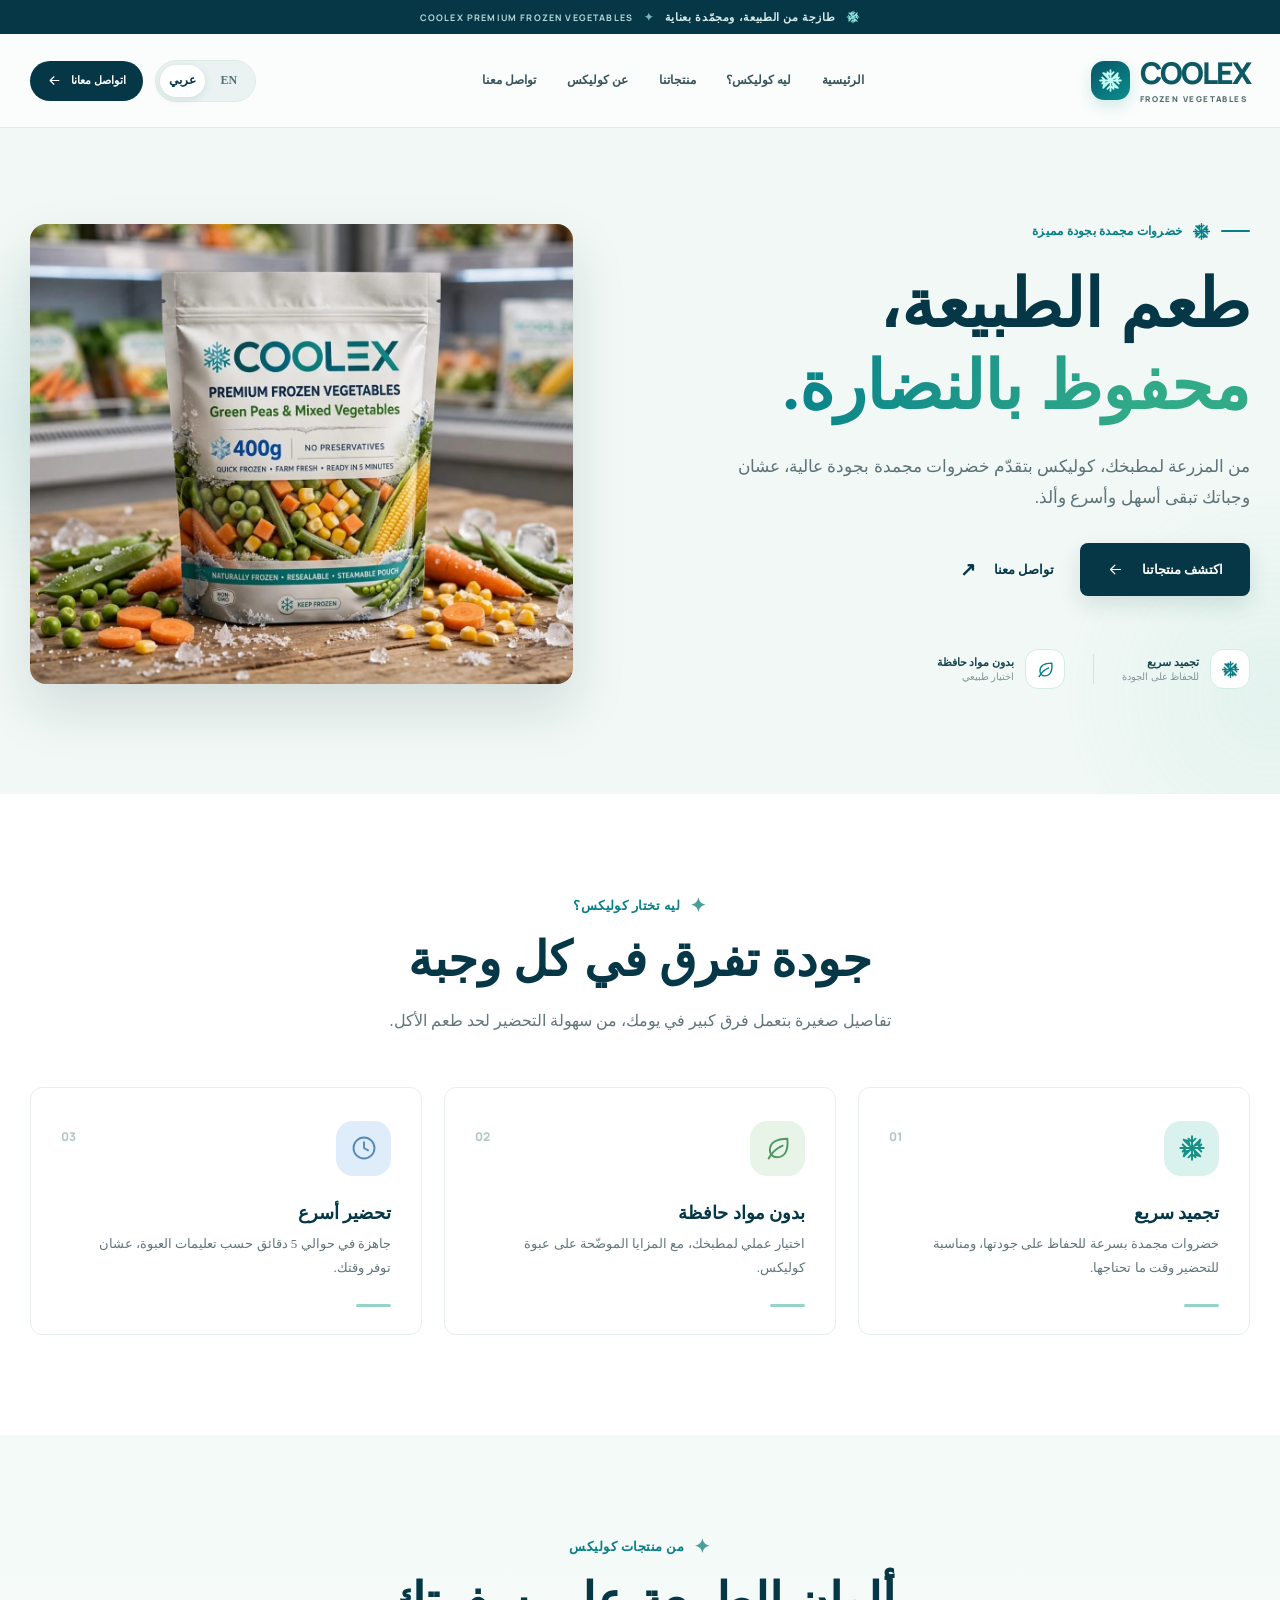
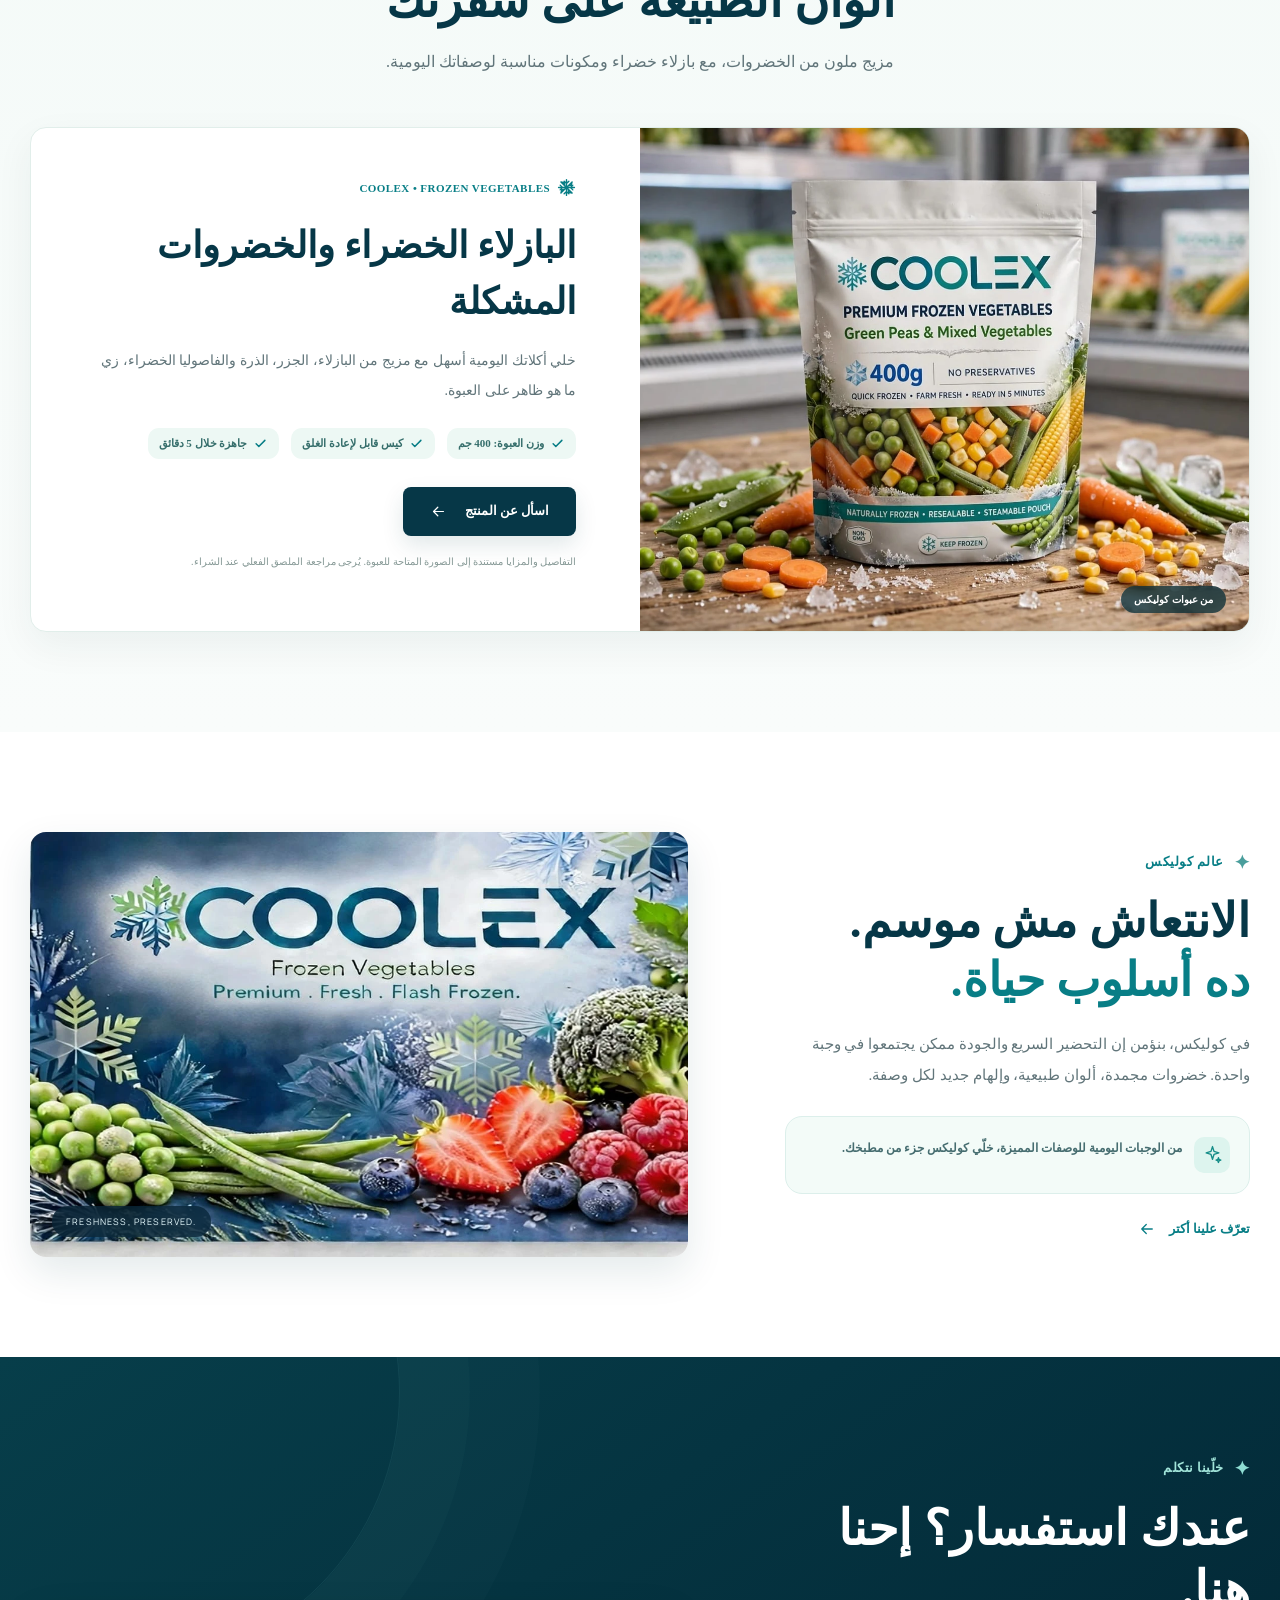
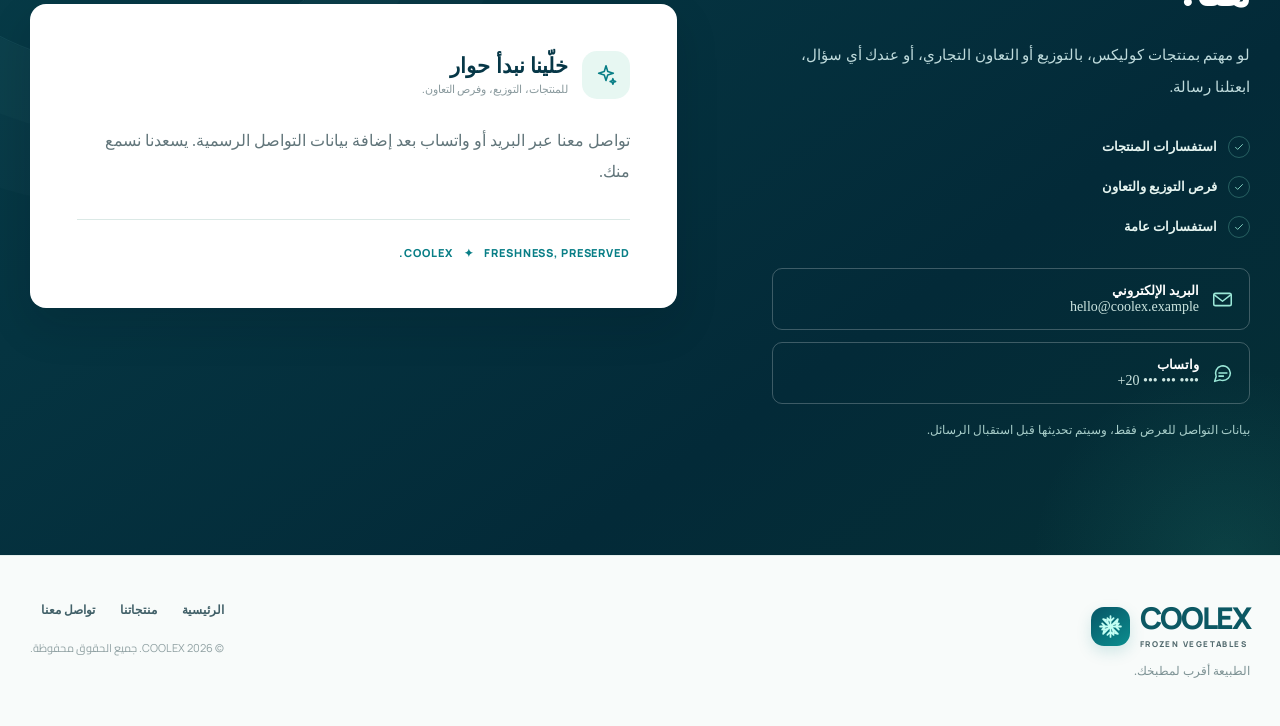
==== index.html @ de41e8e5 "first commit" ====
<!doctype html>
<html lang="ar" dir="rtl">
<head>
  <meta charset="utf-8">
  <meta name="viewport" content="width=device-width, initial-scale=1">
  <meta name="theme-color" content="#063747">
  <meta name="description" content="COOLEX - Premium frozen vegetables. Freshness made simple. خضروات مجمدة بجودة مميزة من كوليكس.">
  <meta property="og:type" content="website">
  <meta property="og:title" content="COOLEX | Premium Frozen Vegetables">
  <meta property="og:description" content="Freshness made simple. Premium frozen vegetables by COOLEX.">
  <meta property="og:image" content="https://hornetgeek.github.io/coolex/assets/coolex-product.webp">
  <meta property="og:url" content="https://hornetgeek.github.io/coolex/">
  <link rel="icon" type="image/svg+xml" href="assets/favicon.svg">
  <link rel="preconnect" href="https://fonts.googleapis.com">
  <link rel="preconnect" href="https://fonts.gstatic.com" crossorigin>
  <link href="https://fonts.googleapis.com/css2?family=Cairo:wght@400;500;600;700;800;900&family=Manrope:wght@400;500;600;700;800&display=swap" rel="stylesheet">
  <link rel="stylesheet" href="styles.css">
  <title>COOLEX | كوليكس - خضروات مجمدة بجودة مميزة</title>
</head>
<body>
  <svg aria-hidden="true" width="0" height="0" class="svg-sprite" xmlns="http://www.w3.org/2000/svg">
    <symbol id="i-snow" viewBox="0 0 24 24"><path d="M12 2v20M4.93 4.93l14.14 14.14M2 12h20M4.93 19.07 19.07 4.93M9 4l3 3 3-3M9 20l3-3 3 3M4 9l3 3-3 3M20 9l-3 3 3 3M5 5l4 1 1 4M19 19l-4-1-1-4M19 5l-1 4-4 1M5 19l1-4 4-1"/></symbol>
    <symbol id="i-arrow" viewBox="0 0 24 24"><path d="M5 12h14M13 6l6 6-6 6"/></symbol>
    <symbol id="i-check" viewBox="0 0 24 24"><path d="M5 12.5l4.3 4.3L19 7"/></symbol>
    <symbol id="i-leaf" viewBox="0 0 24 24"><path d="M20 4c-9 0-15 3.1-15 10a6 6 0 0 0 6 6c7 0 10-6 9-16ZM4 21c2.6-5.2 6.3-8.5 12-11"/></symbol>
    <symbol id="i-clock" viewBox="0 0 24 24"><circle cx="12" cy="12" r="9"/><path d="M12 7v5l3.5 2"/></symbol>
    <symbol id="i-package" viewBox="0 0 24 24"><path d="m3 7 9-4 9 4v10l-9 4-9-4V7ZM3 7l9 4 9-4M12 11v10M7.5 5 16.5 9"/></symbol>
    <symbol id="i-mail" viewBox="0 0 24 24"><rect x="2" y="5" width="20" height="14" rx="2"/><path d="m3 7 9 7 9-7"/></symbol>
    <symbol id="i-message" viewBox="0 0 24 24"><path d="M21 11.5a8.5 8.5 0 0 1-8.5 8.5 9 9 0 0 1-3.5-.7L3 21l1.8-5.6A8.5 8.5 0 1 1 21 11.5Z"/><path d="M8 11.5h9M8 15h5"/></symbol>
    <symbol id="i-menu" viewBox="0 0 24 24"><path d="M4 7h16M4 12h16M4 17h16"/></symbol>
    <symbol id="i-x" viewBox="0 0 24 24"><path d="M5 5l14 14M19 5 5 19"/></symbol>
    <symbol id="i-sparkles" viewBox="0 0 24 24"><path d="m12 2 1.9 6.1L20 10l-6.1 1.9L12 18l-1.9-6.1L4 10l6.1-1.9L12 2ZM19.5 16l.8 2.2 2.2.8-2.2.8-.8 2.2-.8-2.2-2.2-.8 2.2-.8.8-2.2Z"/></symbol>
  </svg>

  <a class="skip-link" href="#main" data-i18n="skip">تخطَّ إلى المحتوى</a>

  <div class="announcement-bar">
    <div class="container announcement-inner">
      <svg class="icon snow-announce"><use href="#i-snow"></use></svg>
      <span data-i18n="announcement">طازجة من الطبيعة، ومجمّدة بعناية</span>
      <span class="announcement-dot">✦</span>
      <span class="announcement-alt" data-i18n="announcement2">COOLEX PREMIUM FROZEN VEGETABLES</span>
    </div>
  </div>

  <header class="site-header" id="site-header">
    <div class="container header-inner">
      <a class="brand" href="#home" aria-label="COOLEX Home">
        <span class="brand-mark"><svg class="icon"><use href="#i-snow"></use></svg></span>
        <span class="brand-type"><span class="brand-name">COOLEX</span><span class="brand-caption">FROZEN VEGETABLES</span></span>
      </a>
      <nav class="site-nav" id="site-nav" aria-label="Main navigation">
        <a href="#home" data-i18n="navHome">الرئيسية</a>
        <a href="#quality" data-i18n="navWhy">ليه كوليكس؟</a>
        <a href="#products" data-i18n="navProducts">منتجاتنا</a>
        <a href="#story" data-i18n="navAbout">عن كوليكس</a>
        <a href="#contact" data-i18n="navContact">تواصل معنا</a>
      </nav>
      <div class="header-actions">
        <div class="language-switch" aria-label="Language selector">
          <button class="lang-btn is-active" type="button" data-lang="ar" aria-pressed="true">عربي</button>
          <button class="lang-btn" type="button" data-lang="en" aria-pressed="false">EN</button>
        </div>
        <a class="header-contact" href="#contact"><span data-i18n="talkToUs">اتواصل معانا</span><svg class="icon arrow-icon"><use href="#i-arrow"></use></svg></a>
        <button class="menu-toggle" id="menu-toggle" type="button" aria-controls="site-nav" aria-expanded="false" aria-label="Open menu"><svg class="icon"><use href="#i-menu"></use></svg></button>
      </div>
    </div>
  </header>

  <main id="main">
    <section class="hero-section" id="home">
      <div class="hero-glow hero-glow-one"></div><div class="hero-glow hero-glow-two"></div>
      <div class="container hero-grid">
        <div class="hero-copy reveal">
          <div class="eyebrow"><span class="eyebrow-line"></span><svg class="icon"><use href="#i-snow"></use></svg><span data-i18n="heroEyebrow">خضروات مجمدة بجودة مميزة</span></div>
          <h1><span data-i18n="heroTitle1">طعم الطبيعة،</span><span class="gradient-text" data-i18n="heroTitle2">محفوظ بالنضارة.</span></h1>
          <p class="hero-description" data-i18n="heroDesc">من المزرعة لمطبخك، كوليكس بتقدّم خضروات مجمدة بجودة عالية، عشان وجباتك تبقى أسهل وأسرع وألذ.</p>
          <div class="hero-ctas">
            <a class="btn btn-primary" href="#products"><span data-i18n="exploreProducts">اكتشف منتجاتنا</span><svg class="icon arrow-icon"><use href="#i-arrow"></use></svg></a>
            <a class="btn btn-text" href="#contact"><span data-i18n="contactUs">تواصل معنا</span><span class="text-arrow">↗</span></a>
          </div>
          <div class="hero-proof">
            <div class="proof-item"><span class="proof-icon"><svg class="icon"><use href="#i-snow"></use></svg></span><span><strong data-i18n="proof1">تجميد سريع</strong><small data-i18n="proof1Small">للحفاظ على الجودة</small></span></div>
            <div class="proof-divider"></div>
            <div class="proof-item"><span class="proof-icon"><svg class="icon"><use href="#i-leaf"></use></svg></span><span><strong data-i18n="proof2">بدون مواد حافظة</strong><small data-i18n="proof2Small">اختيار طبيعي</small></span></div>
          </div>
        </div>
        <div class="hero-visual reveal">
          <div class="hero-picture"><img src="assets/coolex-product.webp" alt="كيس خضروات كوليكس المجمدة مع البازلاء والجزر والذرة" data-alt-ar="كيس خضروات كوليكس المجمدة مع البازلاء والجزر والذرة" data-alt-en="COOLEX frozen vegetable pouch with green peas, carrots and sweetcorn" width="1500" height="1000" fetchpriority="high"></div>
        </div>
      </div>
    </section>

    <section class="quality-section section-padding" id="quality">
      <div class="container">
        <div class="section-heading section-heading-centered reveal">
          <div class="section-kicker"><span class="kicker-star">✦</span><span data-i18n="whyKicker">ليه تختار كوليكس؟</span></div>
          <h2 data-i18n="whyTitle">جودة تفرق في كل وجبة</h2>
          <p data-i18n="whyDesc">تفاصيل صغيرة بتعمل فرق كبير في يومك، من سهولة التحضير لحد طعم الأكل.</p>
        </div>
        <div class="quality-cards">
          <article class="quality-card reveal"><div class="quality-icon quality-icon-teal"><svg class="icon"><use href="#i-snow"></use></svg></div><span class="card-index">01</span><h3 data-i18n="quality1Title">تجميد سريع</h3><p data-i18n="quality1Desc">خضروات مجمدة بسرعة للحفاظ على جودتها، ومناسبة للتحضير وقت ما تحتاجها.</p><div class="card-rule"></div></article>
          <article class="quality-card reveal"><div class="quality-icon quality-icon-green"><svg class="icon"><use href="#i-leaf"></use></svg></div><span class="card-index">02</span><h3 data-i18n="quality2Title">بدون مواد حافظة</h3><p data-i18n="quality2Desc">اختيار عملي لمطبخك، مع المزايا الموضّحة على عبوة كوليكس.</p><div class="card-rule"></div></article>
          <article class="quality-card reveal"><div class="quality-icon quality-icon-blue"><svg class="icon"><use href="#i-clock"></use></svg></div><span class="card-index">03</span><h3 data-i18n="quality3Title">تحضير أسرع</h3><p data-i18n="quality3Desc">جاهزة في حوالي 5 دقائق حسب تعليمات العبوة، عشان توفر وقتك.</p><div class="card-rule"></div></article>
        </div>
      </div>
    </section>

    <section class="product-section section-padding" id="products">
      <div class="container">
        <div class="section-heading section-heading-centered reveal">
          <div class="section-kicker"><span class="kicker-star">✦</span><span data-i18n="productKicker">من منتجات كوليكس</span></div>
          <h2 data-i18n="productTitle">ألوان الطبيعة على سفرتك</h2>
          <p data-i18n="productDesc">مزيج ملون من الخضروات، مع بازلاء خضراء ومكونات مناسبة لوصفاتك اليومية.</p>
        </div>
        <div class="product-showcase reveal">
          <div class="product-photo-wrap"><div class="product-photo-bg"></div><img src="assets/coolex-product.webp" alt="عبوة كوليكس 400 جرام من الخضروات المجمدة" data-alt-ar="عبوة كوليكس 400 جرام من الخضروات المجمدة" data-alt-en="COOLEX 400g frozen mixed vegetable package" width="1500" height="1000" loading="lazy"><span class="photo-caption" data-i18n="productPhotoCaption">من عبوات كوليكس</span></div>
          <div class="product-details">
            <div class="product-tag"><svg class="icon"><use href="#i-snow"></use></svg><span data-i18n="productTag">COOLEX • FROZEN VEGETABLES</span></div>
            <h3 data-i18n="featuredName">البازلاء الخضراء والخضروات المشكلة</h3>
            <p data-i18n="featuredDesc">خلي أكلاتك اليومية أسهل مع مزيج من البازلاء، الجزر، الذرة والفاصوليا الخضراء، زي ما هو ظاهر على العبوة.</p>
            <div class="product-highlights">
              <span><svg class="icon"><use href="#i-check"></use></svg><span data-i18n="highlight1">وزن العبوة: 400 جم</span></span>
              <span><svg class="icon"><use href="#i-check"></use></svg><span data-i18n="highlight2">كيس قابل لإعادة الغلق</span></span>
              <span><svg class="icon"><use href="#i-check"></use></svg><span data-i18n="highlight3">جاهزة خلال 5 دقائق</span></span>
            </div>
            <a class="btn btn-primary product-btn" href="#contact"><span data-i18n="askProduct">اسأل عن المنتج</span><svg class="icon arrow-icon"><use href="#i-arrow"></use></svg></a>
            <p class="product-disclaimer" data-i18n="productFinePrint">التفاصيل والمزايا مستندة إلى الصورة المتاحة للعبوة. يُرجى مراجعة الملصق الفعلي عند الشراء.</p>
          </div>
        </div>
      </div>
    </section>

    <section class="story-section section-padding" id="story">
      <div class="container story-grid">
        <div class="story-copy reveal">
          <div class="section-kicker"><span class="kicker-star">✦</span><span data-i18n="aboutKicker">عالم كوليكس</span></div>
          <h2><span data-i18n="aboutTitle1">الانتعاش مش موسم.</span><span class="emphasis-line" data-i18n="aboutTitle2">ده أسلوب حياة.</span></h2>
          <p data-i18n="aboutDesc">في كوليكس، بنؤمن إن التحضير السريع والجودة ممكن يجتمعوا في وجبة واحدة. خضروات مجمدة، ألوان طبيعية، وإلهام جديد لكل وصفة.</p>
          <div class="story-note"><span class="story-note-icon"><svg class="icon"><use href="#i-sparkles"></use></svg></span><span data-i18n="aboutNote">من الوجبات اليومية للوصفات المميزة، خلّي كوليكس جزء من مطبخك.</span></div>
          <a class="story-link" href="#contact"><span data-i18n="learnContact">تعرّف علينا أكتر</span><svg class="icon arrow-icon"><use href="#i-arrow"></use></svg></a>
        </div>
        <div class="story-image reveal"><img src="assets/coolex-brand.webp" alt="صورة هوية COOLEX مع الخضروات والفاكهة المجمدة" data-alt-ar="صورة هوية COOLEX مع الخضروات والفاكهة المجمدة" data-alt-en="COOLEX branding poster showing frozen vegetables and berries" width="1134" height="720" loading="lazy"><span class="story-image-label">FRESHNESS, PRESERVED.</span></div>
      </div>
    </section>

    <section class="contact-section section-padding" id="contact">
      <div class="contact-decor contact-decor-one" aria-hidden="true"></div><div class="contact-decor contact-decor-two" aria-hidden="true"></div>
      <div class="container contact-grid">
        <div class="contact-copy reveal">
          <div class="section-kicker section-kicker-light"><span class="kicker-star">✦</span><span data-i18n="contactKicker">خلّينا نتكلم</span></div>
          <h2 data-i18n="contactTitle">عندك استفسار؟ إحنا هنا.</h2>
          <p data-i18n="contactDesc">لو مهتم بمنتجات كوليكس، بالتوزيع أو التعاون التجاري، أو عندك أي سؤال، ابعتلنا رسالة.</p>
          <div class="contact-points"><span><svg class="icon"><use href="#i-check"></use></svg><span data-i18n="contactPoint1">استفسارات المنتجات</span></span><span><svg class="icon"><use href="#i-check"></use></svg><span data-i18n="contactPoint2">فرص التوزيع والتعاون</span></span><span><svg class="icon"><use href="#i-check"></use></svg><span data-i18n="contactPoint3">استفسارات عامة</span></span></div>
          <div class="contact-direct contact-options" id="contact-direct">
            <div class="contact-option"><svg class="icon"><use href="#i-mail"></use></svg><span><strong data-i18n="contactEmail">البريد الإلكتروني</strong><small>hello@coolex.example</small></span></div>
            <div class="contact-option"><svg class="icon"><use href="#i-message"></use></svg><span><strong data-i18n="whatsapp">واتساب</strong><small>+20 ••• ••• ••••</small></span></div>
          </div>
          <p class="contact-demo" data-i18n="contactDemo">بيانات التواصل للعرض فقط، وسيتم تحديثها قبل استقبال الرسائل.</p>
        </div>
        <div class="contact-form-card contact-info-card reveal">
          <div class="form-heading"><div class="form-icon"><svg class="icon"><use href="#i-sparkles"></use></svg></div><div><h3 data-i18n="contactCardTitle">خلّينا نبدأ حوار</h3><p data-i18n="contactCardSubtitle">للمنتجات، التوزيع، وفرص التعاون.</p></div></div>
          <p data-i18n="contactCardBody">تواصل معنا عبر البريد أو واتساب بعد إضافة بيانات التواصل الرسمية. يسعدنا نسمع منك.</p>
          <div class="contact-card-rule"></div>
          <span class="contact-card-signoff">COOLEX <span>✦</span> FRESHNESS, PRESERVED.</span>
        </div>
      </div>
    </section>
  </main>

  <footer class="site-footer"><div class="container footer-inner"><div class="footer-brand"><a class="brand" href="#home" aria-label="COOLEX Home"><span class="brand-mark"><svg class="icon"><use href="#i-snow"></use></svg></span><span class="brand-type"><span class="brand-name">COOLEX</span><span class="brand-caption">FROZEN VEGETABLES</span></span></a><p data-i18n="footerTag">الطبيعة أقرب لمطبخك.</p></div><div class="footer-right"><nav class="footer-nav" aria-label="Footer navigation"><a href="#home" data-i18n="navHome">الرئيسية</a><a href="#products" data-i18n="navProducts">منتجاتنا</a><a href="#contact" data-i18n="navContact">تواصل معنا</a></nav><p>© <span id="year">2026</span> COOLEX. <span data-i18n="rights">جميع الحقوق محفوظة.</span></p></div></div></footer>
  <script src="script.js" defer></script>
</body>
</html>
---- styles.css ----
:root{--navy:#063747;--navy-dark:#052b39;--navy-deep:#032630;--teal:#087e86;--teal-dark:#076970;--mint:#6dd7bf;--mint-soft:#e6f6f2;--ink:#183841;--muted:#61757a;--bg:#f8fbfa;--white:#fff;--outline:#dbe9e6;--shadow:0 22px 60px rgba(10,63,70,.10);--radius:26px;--font-ar:'Cairo',Tahoma,Arial,sans-serif;--font-en:'Manrope',Arial,sans-serif}
*{box-sizing:border-box}html{scroll-behavior:smooth;scroll-padding-top:104px}body{margin:0;font-family:var(--font-ar);font-size:15px;color:var(--ink);background:var(--bg);-webkit-font-smoothing:antialiased}html[lang='en'] body{font-family:var(--font-en);font-size:16px}body,button,input,textarea,select{font-family:inherit}button,input,textarea,select{font-size:inherit}img{max-width:100%;display:block}a{color:inherit;text-decoration:none}button{cursor:pointer}svg{display:block}::selection{background:var(--mint);color:var(--navy)}:focus-visible{outline:3px solid #21b6ba;outline-offset:4px}.container{width:min(1230px,calc(100% - 60px));margin-inline:auto}.icon{width:21px;height:21px;flex-shrink:0;fill:none;stroke:currentColor;stroke-width:1.75;stroke-linecap:round;stroke-linejoin:round}.svg-sprite{position:absolute}.visually-hidden{position:absolute;width:1px;height:1px;padding:0;margin:-1px;overflow:hidden;clip:rect(0,0,0,0);white-space:nowrap;border:0}.skip-link{position:fixed;top:-100px;inset-inline-start:20px;background:var(--navy);color:white;z-index:100;padding:14px 20px;border-radius:12px}.skip-link:focus{top:12px}.section-padding{padding:118px 0}.section-kicker{display:flex;align-items:center;gap:10px;color:var(--teal);font-weight:800;font-size:13px;letter-spacing:.035em}.kicker-star{font-size:19px;color:#4a9e9c}.section-heading{max-width:730px;margin-bottom:50px}.section-heading-centered{text-align:center;margin-inline:auto}.section-heading-centered .section-kicker{justify-content:center}.section-heading h2,.story-copy h2,.contact-copy h2{font-size:clamp(31px,4.2vw,48px);line-height:1.4;color:var(--navy);letter-spacing:-.045em;margin:13px 0 15px;font-weight:900}.section-heading p{max-width:580px;margin:0 auto;color:var(--muted);font-size:16px;line-height:1.95}html[lang='en'] .section-heading h2,html[lang='en'] .story-copy h2,html[lang='en'] .contact-copy h2{line-height:1.2;letter-spacing:-.055em}
/* Top strip and navigation */
.announcement-bar{background:var(--navy);color:#daeeec}.announcement-inner{min-height:34px;display:flex;justify-content:center;align-items:center;gap:11px;font-size:11px;letter-spacing:.06em;font-weight:700}.snow-announce{color:#8ce3dd;width:14px;height:14px}.announcement-dot{color:#77b5b7}.announcement-alt{color:#b8d8d8;font-family:var(--font-en);letter-spacing:.13em;font-size:9px}.site-header{position:sticky;top:0;z-index:50;border-bottom:1px solid rgba(214,230,226,.7);background:rgba(250,253,252,.93);backdrop-filter:blur(18px);-webkit-backdrop-filter:blur(18px);transition:box-shadow .2s}.site-header.is-scrolled{box-shadow:0 6px 26px rgba(4,56,62,.07)}.header-inner{display:flex;align-items:center;justify-content:space-between;gap:25px;min-height:93px}.brand{display:inline-flex;align-items:center;gap:10px;direction:ltr;flex:none}.brand-mark{width:39px;height:39px;border-radius:13px;background:linear-gradient(145deg,#075566,#0b8e8f);display:grid;place-items:center;color:#c3fff4;box-shadow:0 6px 15px rgba(4,122,128,.16)}.brand-mark .icon{width:25px;height:25px;stroke-width:1.7}.brand-type{display:flex;flex-direction:column;gap:0}.brand-name{font-family:var(--font-en);font-size:30px;line-height:1;font-weight:800;letter-spacing:-.065em;color:#0c5863}.brand-caption{font-family:var(--font-en);font-size:8px;color:#526a6e;letter-spacing:.18em;font-weight:800;margin-top:5px}.site-nav{display:flex;align-items:center;gap:clamp(16px,2.4vw,35px);font-size:12px;font-weight:800}.site-nav a{color:#37545c;transition:color .2s;white-space:nowrap}.site-nav a:hover,.site-nav a.is-active{color:var(--teal)}.header-actions{display:flex;align-items:center;gap:12px}.language-switch{display:flex;gap:2px;background:#eaf3f1;border:1px solid #dfebe8;border-radius:99px;padding:4px;direction:ltr}.lang-btn{background:transparent;border:0;color:#547078;border-radius:99px;min-width:44px;height:32px;padding:0 9px;font-size:12px;font-weight:800;transition:.2s}.lang-btn.is-active{background:white;color:var(--navy);box-shadow:0 2px 9px rgba(8,75,79,.12)}.header-contact{min-height:40px;padding:0 17px;border-radius:99px;background:var(--navy);color:white;display:inline-flex;align-items:center;gap:9px;font-size:11px;font-weight:800;white-space:nowrap;transition:background .2s,transform .2s}.header-contact:hover,.btn-primary:hover{background:#075a61;transform:translateY(-2px)}.header-contact .icon{width:15px;height:15px}.arrow-icon{transition:transform .25s}html[dir=rtl] .arrow-icon{transform:rotate(180deg)}html[dir=rtl] a:hover .arrow-icon,html[dir=rtl] button:hover .arrow-icon{transform:rotate(180deg) translateX(4px)}html[dir=ltr] a:hover .arrow-icon,html[dir=ltr] button:hover .arrow-icon{transform:translateX(4px)}.menu-toggle{display:none;width:42px;height:42px;align-items:center;justify-content:center;border-radius:12px;border:1px solid #d8e8e4;background:white;color:var(--navy)}
/* Hero */
.hero-section{position:relative;overflow:hidden;background:radial-gradient(ellipse at 95% 30%,#dff3ee 0,transparent 32%),linear-gradient(155deg,#fff 5%,#edf9f5 100%)}.hero-grid{position:relative;display:grid;grid-template-columns:1.05fr .95fr;gap:75px;align-items:center;padding-top:98px;padding-bottom:126px;min-height:680px;z-index:1}.hero-glow{position:absolute;pointer-events:none;border-radius:50%;filter:blur(2px)}.hero-glow-one{width:360px;height:360px;left:-160px;top:110px;background:radial-gradient(circle,rgba(79,187,178,.10),transparent 68%)}.hero-glow-two{width:420px;height:420px;right:-200px;bottom:-110px;background:radial-gradient(circle,rgba(128,211,189,.12),transparent 69%)}.eyebrow{display:inline-flex;align-items:center;gap:10px;color:var(--teal);font-size:12px;font-weight:800;letter-spacing:.02em}.eyebrow .icon{width:19px;height:19px}.eyebrow-line{height:2px;width:29px;background:var(--teal);border-radius:3px}.hero-copy h1{display:flex;flex-direction:column;align-items:flex-start;font-size:clamp(40px,5.2vw,70px);line-height:1.39;letter-spacing:-.065em;color:var(--navy);font-weight:900;margin:23px 0 22px}html[lang='en'] .hero-copy h1{font-size:clamp(39px,5.1vw,65px);line-height:1.14;letter-spacing:-.07em}.gradient-text{background:linear-gradient(105deg,#06818a,#31aa88 75%);background-clip:text;-webkit-background-clip:text;color:transparent}.hero-description{font-size:16px;line-height:2.05;color:#5c7278;max-width:525px;margin:0 0 30px}.hero-ctas{display:flex;gap:17px;align-items:center;flex-wrap:wrap}.btn{border:0;display:inline-flex;gap:18px;justify-content:center;align-items:center;min-height:53px;border-radius:14px;padding:0 27px;font-size:13px;font-weight:800;transition:background .2s,transform .2s,box-shadow .2s;white-space:nowrap}.btn-primary{background:var(--navy);color:white;box-shadow:0 9px 22px rgba(3,66,72,.12)}.btn .icon{width:17px;height:17px}.btn-text{background:transparent;color:var(--navy);padding-inline:9px;min-height:46px}.btn-text:hover{color:var(--teal)}.text-arrow{font-size:19px;line-height:1}.hero-proof{display:flex;gap:28px;align-items:center;margin-top:53px}.proof-item{display:flex;align-items:center;gap:11px}.proof-icon{display:grid;place-items:center;width:40px;height:40px;border-radius:13px;background:white;color:var(--teal);border:1px solid #d4ece6}.proof-icon .icon{width:19px;height:19px}.proof-item strong,.proof-item small{display:block}.proof-item strong{font-size:11px;font-weight:900;color:#16444e}.proof-item small{font-size:10px;color:#84969a;margin-top:2px}.proof-divider{height:30px;width:1px;background:#d6e4df}.hero-visual{position:relative;max-width:580px;width:100%;margin-inline:auto}.image-halo{position:absolute;inset:-25px 15px 25px -15px;background:linear-gradient(135deg,#dcf2eb,#b9e6d7);border-radius:42px;transform:rotate(-4deg)}.hero-picture{position:relative;border-radius:30px;overflow:hidden;box-shadow:0 35px 75px rgba(7,66,68,.20);aspect-ratio:1/1;border:8px solid rgba(255,255,255,.9)}.hero-picture img{height:100%;width:100%;object-fit:cover;object-position:center center}.floating-card{position:absolute;display:flex;align-items:center;z-index:3;background:rgba(255,255,255,.96);box-shadow:0 15px 42px rgba(8,62,65,.15);backdrop-filter:blur(12px);border:1px solid rgba(255,255,255,.84)}.floating-card-top{top:13%;inset-inline-start:-44px;gap:11px;padding:13px 17px;border-radius:18px}.floating-card-icon{width:41px;height:41px;display:grid;place-items:center;border-radius:13px;background:#e6f7f4;color:#0c918f}.floating-card strong{display:block;font-size:11px;color:var(--navy);white-space:nowrap}.floating-card small{display:block;font-size:10px;color:#6f9996;font-family:var(--font-en);letter-spacing:.08em;margin-top:3px}.floating-card-bottom{bottom:7%;inset-inline-end:-28px;gap:10px;padding:13px 18px;border-radius:17px;max-width:230px}.floating-number{font-size:28px;line-height:1.2;color:var(--teal);font-weight:900;white-space:nowrap}.floating-number small{font-size:12px;font-family:inherit;display:inline;color:var(--teal)}.floating-card-small{font-size:10px;max-width:95px;color:#47737a;line-height:1.5;font-weight:800}.hero-asterisk{position:absolute;top:-65px;inset-inline-end:-36px;color:#86c7bd;font-size:65px;opacity:.6}.hero-wave{position:absolute;inset-inline:0;bottom:-1px;height:69px;color:white}.hero-wave svg{height:100%;width:100%;display:block}
/* Quality */
.quality-section{background:#fff;padding-top:105px}.quality-cards{display:grid;grid-template-columns:repeat(3,minmax(0,1fr));gap:22px}.quality-card{position:relative;border-radius:22px;padding:33px 30px 27px;background:#f8fbfa;border:1px solid #e7efed;min-height:255px;transition:transform .25s,box-shadow .25s,border-color .25s}.quality-card:hover{transform:translateY(-7px);box-shadow:var(--shadow);border-color:#d0ebe5}.quality-icon{height:55px;width:55px;border-radius:17px;display:grid;place-items:center;margin-bottom:26px}.quality-icon .icon{height:28px;width:28px;stroke-width:1.65}.quality-icon-teal{background:#d9f2ee;color:#158f85}.quality-icon-green{background:#e7f4e7;color:#4e9664}.quality-icon-blue{background:#dfedfb;color:#568ab8}.quality-card .card-index{position:absolute;top:40px;inset-inline-end:30px;font-family:var(--font-en);font-size:12px;font-weight:800;color:#b4c8c5}.quality-card h3{font-size:18px;color:var(--navy);font-weight:900;margin:0 0 8px}.quality-card p{font-size:13px;color:var(--muted);line-height:1.9;margin:0;max-width:310px}.card-rule{width:35px;height:3px;border-radius:10px;background:#96d4cb;margin-top:23px}
/* Product */
.product-section{background:linear-gradient(180deg,#f4faf8,#f9fcfb)}.product-showcase{display:grid;grid-template-columns:1fr 1fr;align-items:center;border-radius:32px;background:white;border:1px solid #e1eeea;box-shadow:0 20px 65px rgba(4,54,59,.07);overflow:hidden;min-height:475px}.product-photo-wrap{position:relative;min-height:475px;height:100%;overflow:hidden;background:#d8eae3}.product-photo-wrap>img{position:relative;z-index:1;height:100%;width:100%;max-height:545px;object-fit:cover;object-position:center}.product-photo-bg{position:absolute;inset:0;background:linear-gradient(135deg,#ddf5ee,#dcebe9)}.photo-caption{position:absolute;z-index:2;bottom:18px;inset-inline-start:23px;background:rgba(3,42,51,.73);color:white;font-size:10px;font-weight:700;padding:8px 13px;border-radius:999px;backdrop-filter:blur(6px)}.product-details{padding:50px clamp(28px,5vw,73px)}.product-tag{color:var(--teal);display:inline-flex;align-items:center;gap:7px;font-size:11px;font-weight:800;letter-spacing:.04em}.product-tag .icon{width:19px;height:19px}.product-details h3{font-size:clamp(26px,3vw,37px);line-height:1.5;letter-spacing:-.04em;font-weight:900;color:var(--navy);margin:17px 0}html[lang='en'] .product-details h3{line-height:1.3}.product-details>p:not(.product-disclaimer){font-size:14px;line-height:2.1;color:var(--muted);margin:0 0 22px}.product-highlights{display:flex;flex-wrap:wrap;gap:12px;margin:23px 0 28px}.product-highlights>span{display:flex;align-items:center;gap:6px;padding:8px 11px;background:#edf8f4;border-radius:11px;font-size:11px;font-weight:800;color:#356e6b}.product-highlights .icon{height:15px;width:15px;stroke-width:2.4;color:var(--teal)}.product-btn{min-height:49px}.product-disclaimer{font-size:10px;color:#869996;line-height:1.8;margin-top:17px;max-width:420px}
/* Story */
.story-section{background:#fff}.story-grid{display:grid;grid-template-columns: .85fr 1.15fr;gap:75px;align-items:center}.story-copy h2{font-size:clamp(32px,4.2vw,47px);margin:18px 0}.story-copy h2 span{display:block}.story-copy .emphasis-line{color:var(--teal)}.story-copy>p{color:var(--muted);font-size:15px;line-height:2.05;max-width:480px;margin:20px 0 25px}.story-note{display:flex;align-items:flex-start;gap:12px;padding:20px 19px;border:1px solid #dcefeb;border-radius:17px;background:#f3fbf8;color:#466d70;max-width:465px;font-size:12px;font-weight:700;line-height:1.85}.story-note-icon{width:36px;height:36px;display:grid;place-items:center;flex:none;border-radius:10px;background:#ddf4ee;color:#158d88}.story-note-icon .icon{width:19px;height:19px}.story-link{display:inline-flex;align-items:center;gap:13px;color:var(--teal);font-size:13px;font-weight:900;margin-top:26px}.story-link .icon{width:18px;height:18px}.story-link:hover{color:#055d67}.story-image{position:relative;border-radius:28px;overflow:hidden;box-shadow:0 25px 65px rgba(5,60,75,.16);aspect-ratio:1.55}.story-image img{width:100%;height:100%;object-fit:cover;object-position:center}.story-image-label{position:absolute;bottom:20px;inset-inline-start:22px;border-radius:99px;background:rgba(1,31,49,.7);color:#e4faff;padding:9px 14px;font-family:var(--font-en);font-size:9px;letter-spacing:.13em;backdrop-filter:blur(12px);direction:ltr}
/* Contact */
.contact-section{position:relative;overflow:hidden;background:linear-gradient(145deg,#073e4a 0%,#032a38 70%,#052f35 100%)}.contact-decor{position:absolute;border-radius:50%;pointer-events:none}.contact-decor-one{height:550px;width:550px;top:-240px;left:-150px;border:1px solid rgba(128,205,204,.09);box-shadow:0 0 0 70px rgba(128,205,204,.022),0 0 0 140px rgba(128,205,204,.02)}.contact-decor-two{width:390px;height:390px;bottom:-200px;right:-140px;background:radial-gradient(circle,rgba(51,172,156,.14),transparent 70%)}.contact-grid{display:grid;grid-template-columns:.85fr 1.15fr;gap:95px;align-items:center;position:relative;z-index:1}.section-kicker-light{color:#a1e4d9}.section-kicker-light .kicker-star{color:#8eddd3}.contact-copy h2{color:white;font-size:clamp(32px,4.2vw,49px);margin:18px 0 20px}.contact-copy>p{color:#bfdbdc;line-height:2.1;font-size:15px;max-width:450px}.contact-points{display:flex;flex-direction:column;gap:18px;margin-top:33px}.contact-points>span{display:flex;align-items:center;gap:11px;font-size:13px;font-weight:700;color:#e4f3ef}.contact-points .icon{width:22px;height:22px;border:1px solid rgba(119,214,193,.3);border-radius:50%;padding:4px;color:#8de0cd}.contact-direct{display:flex;gap:11px;flex-wrap:wrap;margin-top:30px}.contact-direct-link{display:inline-flex;align-items:center;gap:10px;padding:12px 15px;background:rgba(255,255,255,.1);color:white;border:1px solid rgba(255,255,255,.16);border-radius:12px;transition:background .2s}.contact-direct-link:hover{background:rgba(255,255,255,.18)}.contact-direct-link .icon{height:19px;width:19px;color:#86ddcf}.contact-outer-arrow{font-size:16px}.contact-form-card{background:white;border-radius:28px;padding:clamp(25px,4vw,47px);box-shadow:0 28px 80px rgba(0,12,20,.22)}.form-heading{display:flex;align-items:center;gap:14px;margin-bottom:27px}.form-icon{display:grid;place-items:center;height:48px;width:48px;border-radius:15px;background:#e7f7f2;color:var(--teal)}.form-icon .icon{width:22px;height:22px}.form-heading h3{color:var(--navy);font-size:21px;font-weight:900;margin:0 0 4px}.form-heading p{font-size:11px;color:#8a9a9e;margin:0}.form-row{display:grid;grid-template-columns:1fr 1fr;gap:15px}.form-field{display:flex;flex-direction:column;gap:7px;margin-bottom:16px}.form-field label{color:#254951;font-size:12px;font-weight:800}.form-field input,.form-field select,.form-field textarea{width:100%;border:1px solid #dce8e5;background:#f9fbfa;border-radius:11px;color:#183b42;outline:none;padding:12px 14px;font-size:12px;transition:border-color .2s,box-shadow .2s;resize:vertical;min-height:46px}.form-field input:focus,.form-field select:focus,.form-field textarea:focus{border-color:#0b9592;box-shadow:0 0 0 4px rgba(9,149,146,.1)}.form-field input::placeholder,.form-field textarea::placeholder{color:#9caeac}.form-field select{appearance:none;background-image:url("data:image/svg+xml,%3Csvg xmlns='http://www.w3.org/2000/svg' width='16' height='16' fill='none' stroke='%23839a97' stroke-linecap='round' stroke-linejoin='round' stroke-width='2'%3E%3Cpath d='m4 6 4 4 4-4'/%3E%3C/svg%3E");background-repeat:no-repeat;background-position:left 14px center;padding-left:35px}html[dir=ltr] .form-field select{background-position:right 14px center;padding-left:14px;padding-right:35px}.form-field textarea{min-height:110px;line-height:1.7}.form-submit{width:100%;margin-top:5px}.form-note{margin:13px 0 0;color:#8b9c9a;font-size:10px;display:flex;gap:7px;align-items:center;justify-content:center}.form-note .icon{height:14px;width:14px;color:#239986}.form-status{margin-top:12px;padding:12px;border-radius:10px;background:#e8f5f0;color:#165b5e;font-size:12px;line-height:1.7}
/* Footer */
.site-footer{background:#f8fbfa;border-top:1px solid #e5efed;padding:47px 0}.footer-inner{display:flex;align-items:flex-start;justify-content:space-between;gap:30px}.footer-brand>p{margin:15px 0 0;font-size:12px;color:#7d9294}.footer-right{display:flex;flex-direction:column;align-items:flex-end;gap:20px}.footer-nav{display:flex;gap:25px}.footer-nav a{color:#416068;font-size:12px;font-weight:800}.footer-nav a:hover{color:var(--teal)}.footer-right>p{font-family:var(--font-en),var(--font-ar);font-size:11px;color:#90a1a3;margin:0}html[dir=rtl] .footer-right{align-items:flex-start}
/* Success */
.success-page{min-height:100vh;display:grid;place-items:center;padding:25px;background:radial-gradient(circle at 85% 10%,#ddf5ec,transparent 40%),#f5faf8}.success-card{width:min(510px,100%);text-align:center;background:white;padding:50px 35px;border-radius:26px;border:1px solid var(--outline);box-shadow:var(--shadow)}.success-icon{margin:0 auto 24px;height:75px;width:75px;display:grid;place-items:center;font-size:37px;border-radius:50%;background:#d9f5ea;color:#117e76}.success-brand{font-family:var(--font-en);letter-spacing:.06em;font-weight:800;color:var(--teal);font-size:15px}.success-card h1{font-size:clamp(25px,4vw,34px);color:var(--navy);font-weight:900}.success-card p{line-height:2;color:var(--muted);margin-bottom:28px}.success-card .btn{margin:auto}
/* Motion */
.js-enabled .reveal{opacity:0;transform:translateY(18px);transition:opacity .6s ease,transform .6s ease}.js-enabled .reveal.is-visible{opacity:1;transform:translateY(0)}.quality-card:nth-child(2){transition-delay:.06s}.quality-card:nth-child(3){transition-delay:.12s}
@media (max-width:1190px){.site-nav{gap:17px}.header-contact{display:none}.hero-grid{gap:40px}.floating-card-top{inset-inline-start:-20px}.contact-grid{gap:55px}.story-grid{gap:45px}}
@media (max-width:980px){.header-inner{min-height:79px}.menu-toggle{display:flex}.site-nav{position:absolute;top:100%;inset-inline:0;display:none;flex-direction:column;align-items:stretch;gap:0;padding:12px 30px 25px;background:rgba(251,253,252,.98);border-bottom:1px solid var(--outline);box-shadow:0 15px 30px rgba(5,64,70,.09)}.site-nav.is-open{display:flex}.site-nav a{padding:12px 10px;font-size:13px}.hero-grid{gap:37px;min-height:auto;padding-top:77px;padding-bottom:119px}.hero-copy h1{font-size:clamp(38px,5.1vw,52px)}.hero-description{font-size:14px}.hero-proof{gap:12px}.proof-item strong{font-size:10px}.proof-item small{font-size:9px}.floating-card-top{top:9%;inset-inline-start:-12px}.floating-card-bottom{inset-inline-end:-10px}.story-grid,.contact-grid{gap:34px}.contact-form-card{padding:29px}.product-details{padding:32px}}
@media (max-width:760px){.container{width:min(100% - 36px,590px)}.announcement-alt,.announcement-dot{display:none}.announcement-inner{min-height:30px}.section-padding{padding:78px 0}.header-inner{min-height:74px}.brand-mark{height:35px;width:35px}.brand-name{font-size:26px}.brand-caption{font-size:7px}.header-actions{gap:8px}.lang-btn{font-size:11px;min-width:40px;height:30px}.hero-grid{display:flex;flex-direction:column;gap:43px;padding-top:57px;padding-bottom:108px}.hero-copy{width:100%}.hero-copy h1{font-size:clamp(40px,9.2vw,58px);margin:16px 0}.hero-description{font-size:14px;max-width:510px}.hero-proof{margin-top:33px;flex-wrap:wrap;gap:15px}.hero-visual{max-width:485px;width:calc(100% - 25px)}.hero-picture{aspect-ratio:1.04}.image-halo{inset:-13px 9px 13px -9px}.floating-card-top{inset-inline-start:-17px}.floating-card-bottom{inset-inline-end:-16px}.hero-asterisk{font-size:45px;top:-39px;inset-inline-end:-20px}.hero-wave{height:42px}.section-heading h2,.story-copy h2,.contact-copy h2{font-size:clamp(29px,7vw,40px)}.section-heading p{font-size:14px}.section-heading{margin-bottom:31px}.quality-cards{grid-template-columns:1fr;gap:14px}.quality-card{min-height:unset;padding:27px 25px}.quality-icon{margin-bottom:17px}.quality-card h3{font-size:17px}.quality-card p{font-size:12px}.quality-card .card-index{top:30px}.product-showcase{grid-template-columns:1fr}.product-photo-wrap{min-height:340px;max-height:460px}.product-details{padding:32px 25px 38px}.product-details h3{font-size:28px}.product-highlights{gap:8px}.story-grid{grid-template-columns:1fr;gap:35px}.story-copy>p{font-size:14px}.story-image{aspect-ratio:1.5}.contact-grid{grid-template-columns:1fr;gap:36px}.contact-copy>p{font-size:14px}.contact-points{gap:12px;margin-top:25px}.contact-form-card{padding:27px}.footer-inner{flex-direction:column}.footer-right,html[dir=rtl] .footer-right{align-items:flex-start;gap:13px}.footer-nav{flex-wrap:wrap;gap:22px}}
@media (max-width:420px){.container{width:calc(100% - 32px)}.brand-mark{width:34px;height:34px}.brand-name{font-size:24px}.brand-caption{font-size:6.5px}.brand{gap:7px}.header-actions{gap:6px}.lang-btn{min-width:36px;padding:0 7px}.language-switch{padding:3px}.menu-toggle{height:37px;width:37px}.hero-copy h1{font-size:38px}.hero-ctas{gap:8px}.btn{padding-inline:17px;gap:9px;font-size:12px}.hero-visual{width:calc(100% - 18px)}.floating-card-top{top:8%;padding:8px 9px;gap:6px}.floating-card-icon{height:30px;width:30px}.floating-card-icon .icon{height:18px;width:18px}.floating-card strong{font-size:9px}.floating-card small{font-size:8px}.floating-card-bottom{padding:9px 10px}.floating-number{font-size:22px}.floating-card-small{font-size:9px;max-width:88px}.form-row{grid-template-columns:1fr;gap:0}.contact-form-card{padding:21px}.form-heading h3{font-size:18px}.product-photo-wrap{min-height:270px}}
@media (prefers-reduced-motion:reduce){html{scroll-behavior:auto}*,*:before,*:after{transition-duration:.01ms!important;animation-duration:.01ms!important}.js-enabled .reveal{opacity:1;transform:none}}

[hidden]{display:none!important}

/* Editorial refinement */
body{font-size:16px}html[lang=ar] h1,html[lang=ar] h2,html[lang=ar] h3{letter-spacing:0}
.hero-section{background:#f1f8f5}.hero-grid{gap:clamp(32px,6vw,84px);padding-block:90px 105px;min-height:660px}.hero-picture{border:0;border-radius:16px;box-shadow:0 25px 55px rgba(5,49,52,.13);aspect-ratio:1.18}.hero-visual{max-width:610px}.hero-copy h1{line-height:1.24}.hero-description{font-size:17px;line-height:1.85}.section-padding{padding-block:100px}.section-heading h2,.story-copy h2,.contact-copy h2{line-height:1.25}.quality-card{border-radius:12px;background:#fff;box-shadow:none;min-height:230px}.quality-card:hover{transform:translateY(-3px)}.product-showcase{border-radius:16px;box-shadow:0 14px 38px rgba(4,54,59,.06)}.story-image{border-radius:16px;box-shadow:0 15px 38px rgba(5,60,75,.11)}.contact-form-card{border-radius:16px;box-shadow:0 18px 44px rgba(0,12,20,.14)}.btn{border-radius:8px}.contact-options{display:grid;gap:12px}.contact-option{display:flex;gap:13px;align-items:center;width:100%;padding:14px 16px;border:1px solid rgba(255,255,255,.23);border-radius:10px;color:white}.contact-option>.icon{color:#9be8d8}.contact-option strong,.contact-option small{display:block}.contact-option strong{font-size:13px}.contact-option small{font-size:14px;color:#cce5e0;direction:ltr;text-align:start}.contact-demo{font-size:12px!important;color:#a8ceca!important;margin-top:14px}.contact-info-card{align-self:center}.contact-info-card>p{font-size:16px;line-height:1.9;color:var(--muted);margin:0}.contact-card-rule{height:1px;background:var(--outline);margin:32px 0 23px}.contact-card-signoff{font-family:var(--font-en);font-size:11px;letter-spacing:.08em;font-weight:800;color:var(--teal)}.contact-card-signoff span{padding-inline:8px}
@media(max-width:760px){.hero-grid{padding-block:58px 85px}.hero-description{font-size:15px}.section-padding{padding-block:72px}.hero-picture{aspect-ratio:1.15}.contact-option{min-width:0}}

.contact-action{margin-inline-start:auto;color:#b6f0df;font-size:12px;font-weight:800;text-decoration:underline;text-underline-offset:3px}
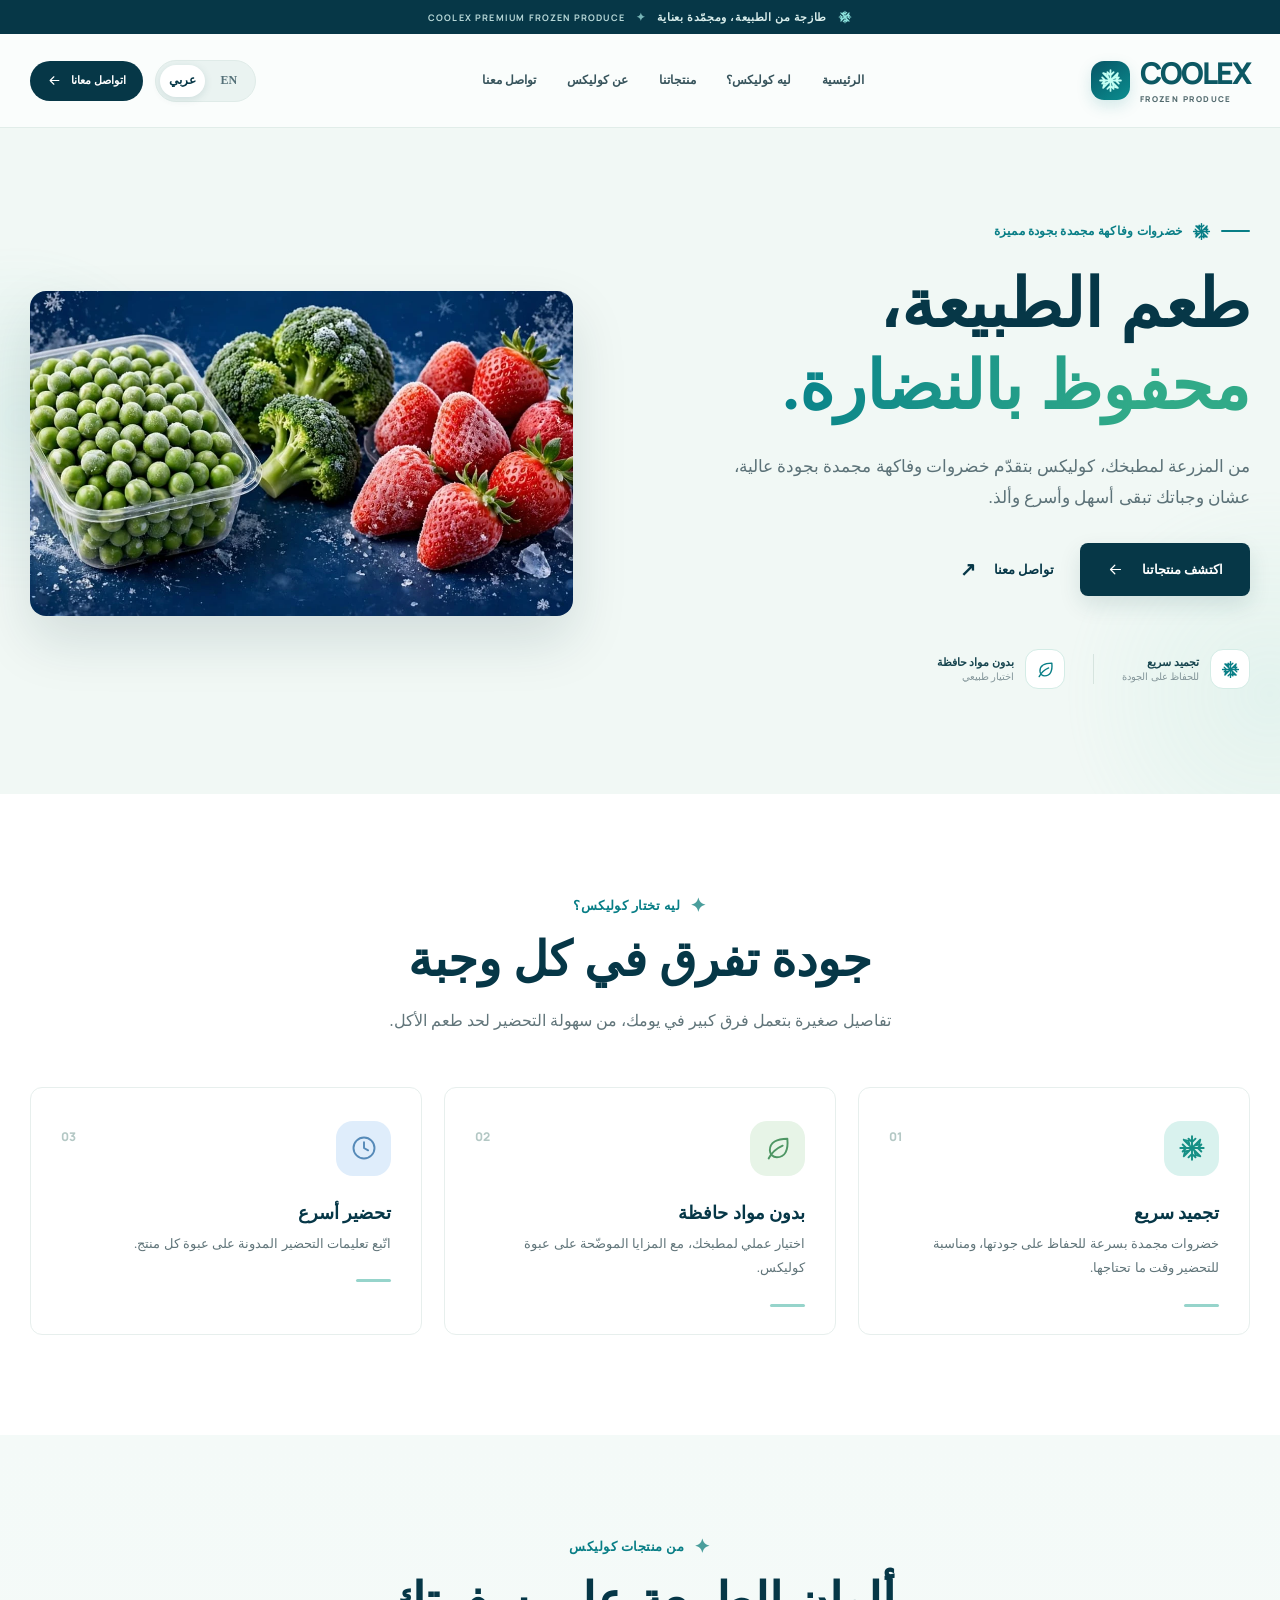
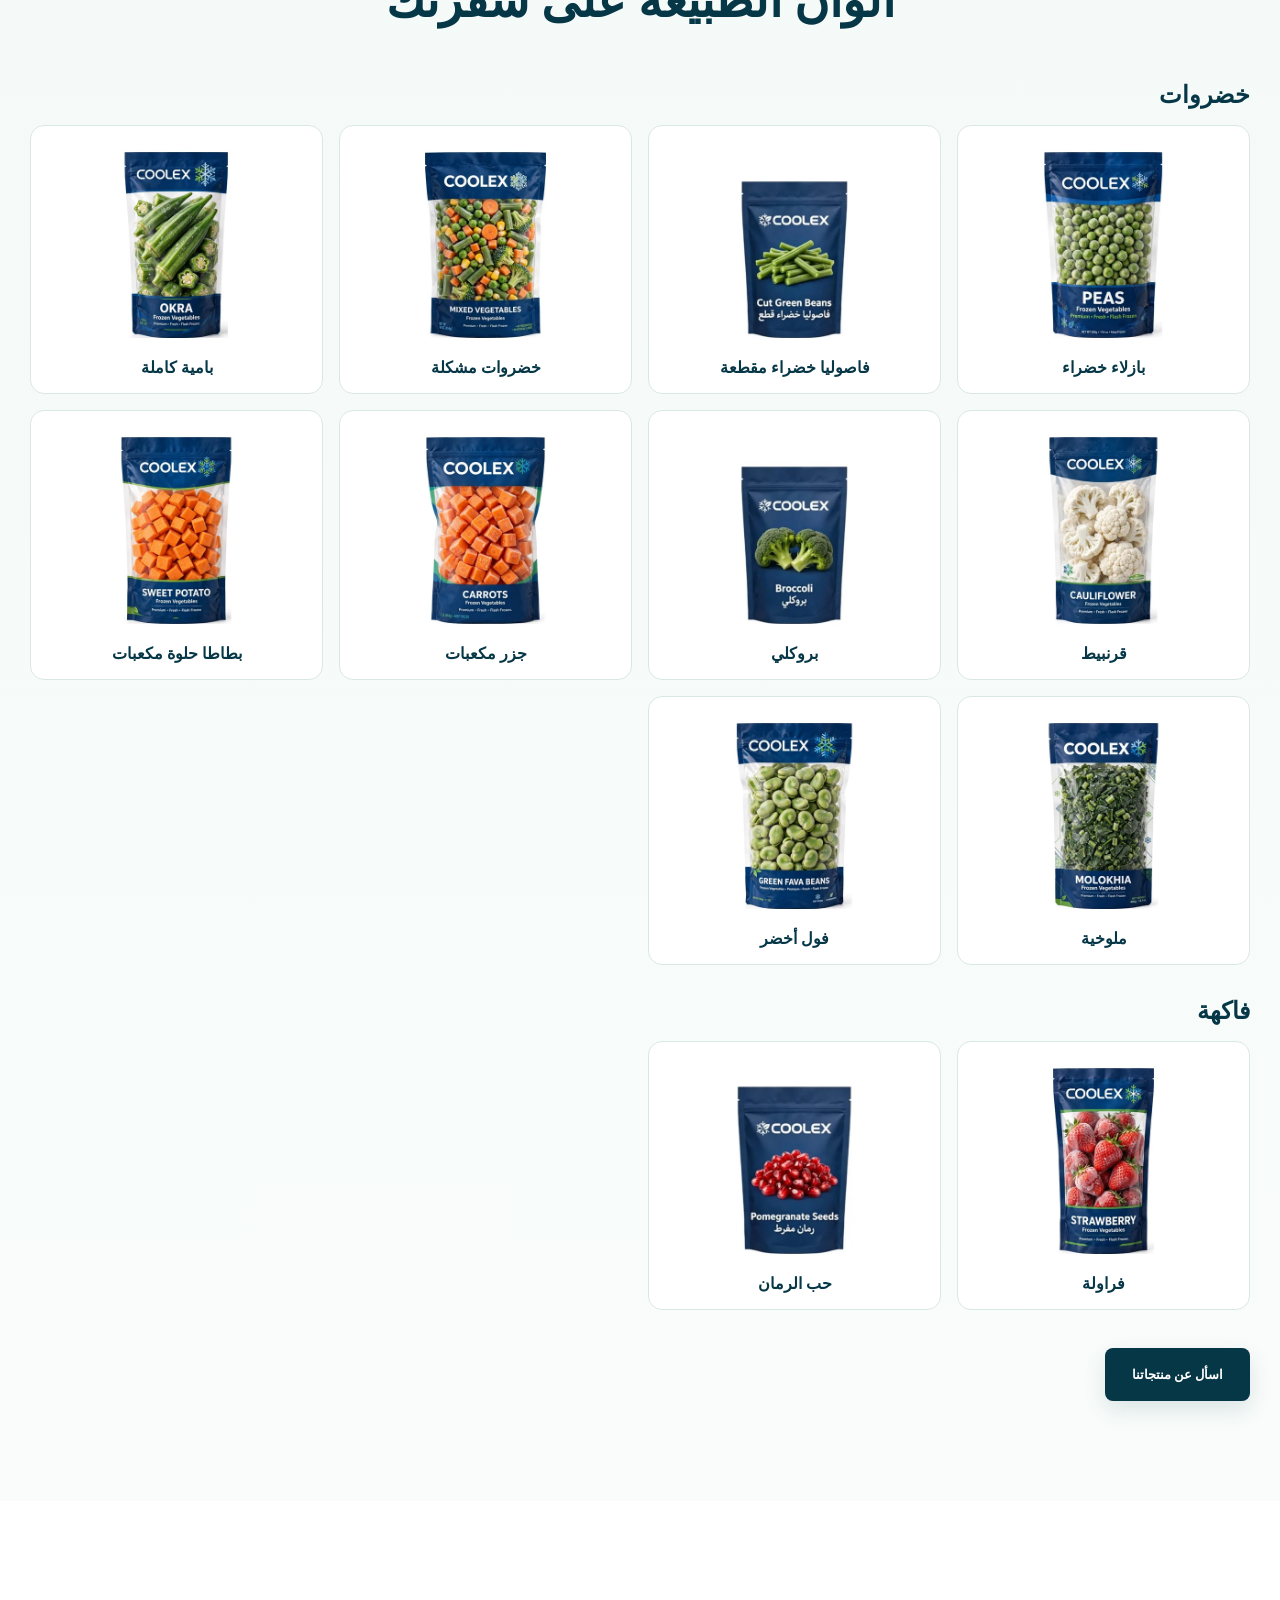
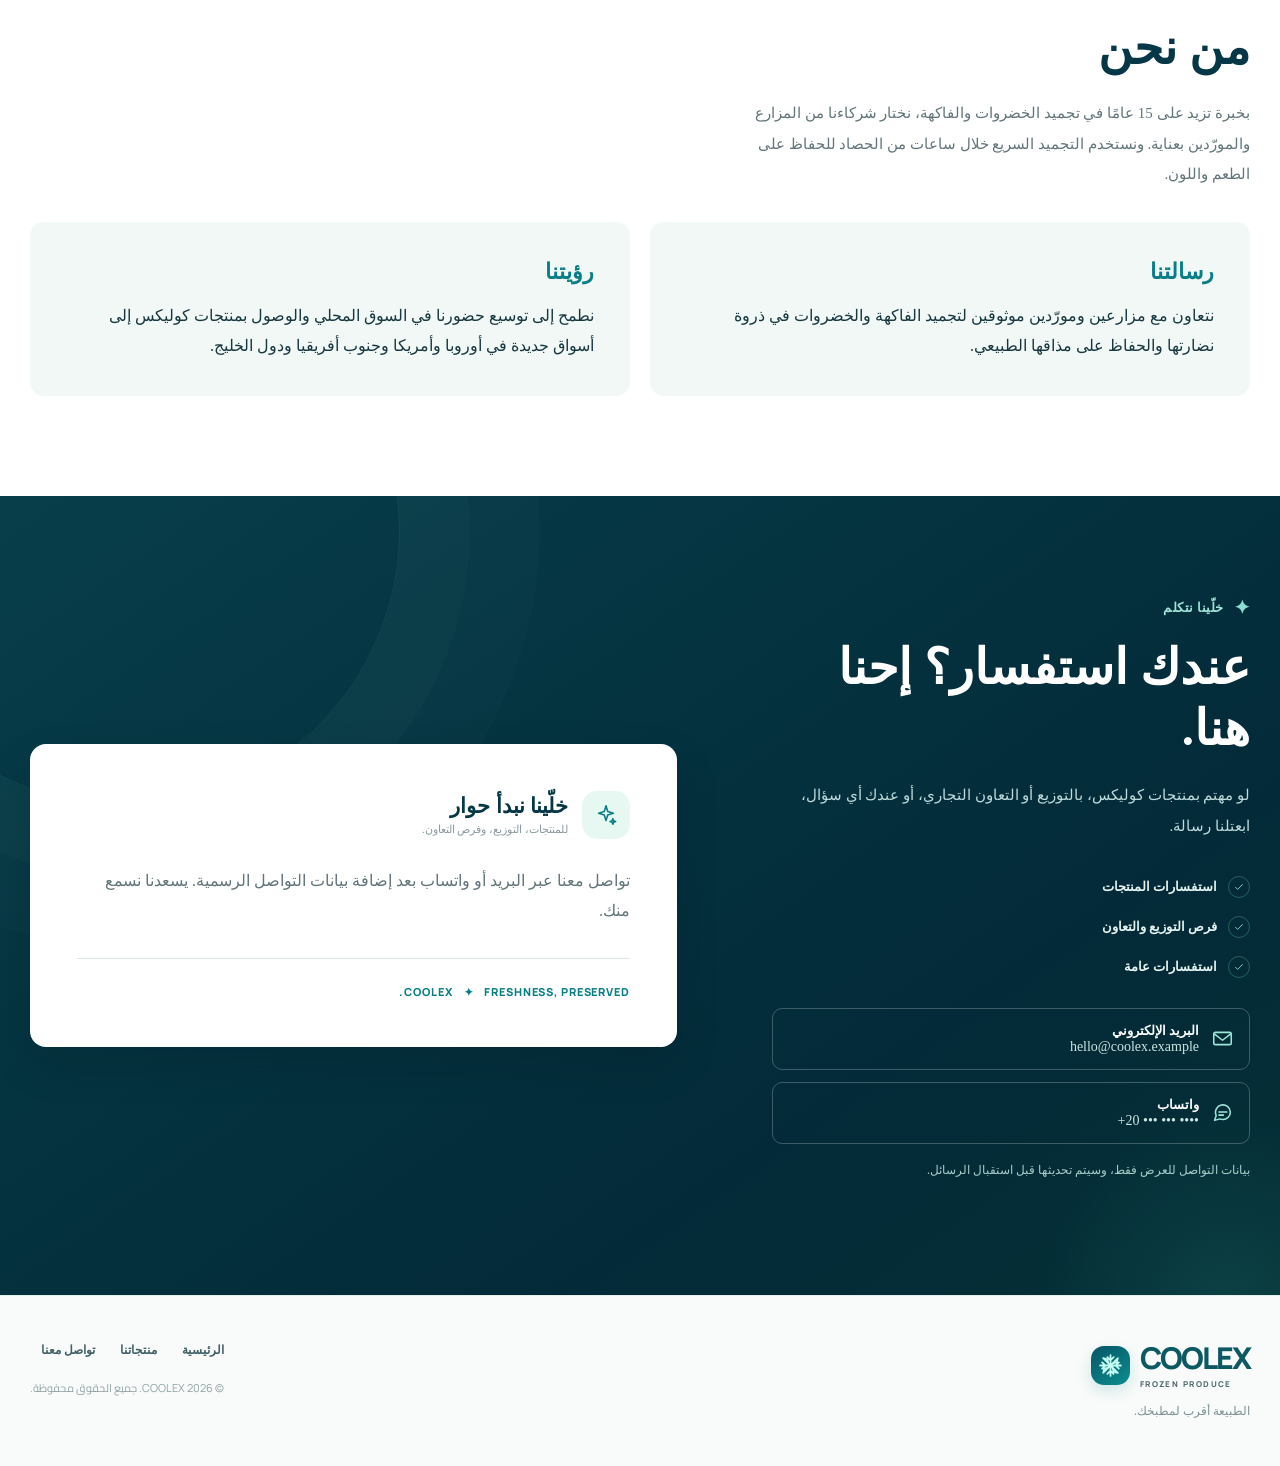
==== commit 59f18f11: "Add bilingual product catalog and updated company story" ====
--- a/index.html
+++ b/index.html
@@ -4,18 +4,18 @@
   <meta charset="utf-8">
   <meta name="viewport" content="width=device-width, initial-scale=1">
   <meta name="theme-color" content="#063747">
-  <meta name="description" content="COOLEX - Premium frozen vegetables. Freshness made simple. خضروات مجمدة بجودة مميزة من كوليكس.">
+  <meta name="description" content="COOLEX - Premium frozen fruit and vegetables. Freshness made simple. خضروات وفاكهة مجمدة بجودة مميزة من كوليكس.">
   <meta property="og:type" content="website">
-  <meta property="og:title" content="COOLEX | Premium Frozen Vegetables">
-  <meta property="og:description" content="Freshness made simple. Premium frozen vegetables by COOLEX.">
-  <meta property="og:image" content="https://hornetgeek.github.io/coolex/assets/coolex-product.webp">
+  <meta property="og:title" content="COOLEX | Premium Frozen Produce">
+  <meta property="og:description" content="Freshness made simple. Premium frozen fruit and vegetables by COOLEX.">
+  <meta property="og:image" content="https://hornetgeek.github.io/coolex/assets/harvest.webp">
   <meta property="og:url" content="https://hornetgeek.github.io/coolex/">
   <link rel="icon" type="image/svg+xml" href="assets/favicon.svg">
   <link rel="preconnect" href="https://fonts.googleapis.com">
   <link rel="preconnect" href="https://fonts.gstatic.com" crossorigin>
   <link href="https://fonts.googleapis.com/css2?family=Cairo:wght@400;500;600;700;800;900&family=Manrope:wght@400;500;600;700;800&display=swap" rel="stylesheet">
   <link rel="stylesheet" href="styles.css">
-  <title>COOLEX | كوليكس - خضروات مجمدة بجودة مميزة</title>
+  <title>COOLEX | كوليكس - خضروات وفاكهة مجمدة بجودة مميزة</title>
 </head>
 <body>
   <svg aria-hidden="true" width="0" height="0" class="svg-sprite" xmlns="http://www.w3.org/2000/svg">
@@ -39,7 +39,7 @@
       <svg class="icon snow-announce"><use href="#i-snow"></use></svg>
       <span data-i18n="announcement">طازجة من الطبيعة، ومجمّدة بعناية</span>
       <span class="announcement-dot">✦</span>
-      <span class="announcement-alt" data-i18n="announcement2">COOLEX PREMIUM FROZEN VEGETABLES</span>
+      <span class="announcement-alt" data-i18n="announcement2">COOLEX PREMIUM FROZEN PRODUCE</span>
     </div>
   </div>
 
@@ -47,7 +47,7 @@
     <div class="container header-inner">
       <a class="brand" href="#home" aria-label="COOLEX Home">
         <span class="brand-mark"><svg class="icon"><use href="#i-snow"></use></svg></span>
-        <span class="brand-type"><span class="brand-name">COOLEX</span><span class="brand-caption">FROZEN VEGETABLES</span></span>
+        <span class="brand-type"><span class="brand-name">COOLEX</span><span class="brand-caption">FROZEN PRODUCE</span></span>
       </a>
       <nav class="site-nav" id="site-nav" aria-label="Main navigation">
         <a href="#home" data-i18n="navHome">الرئيسية</a>
@@ -72,9 +72,9 @@
       <div class="hero-glow hero-glow-one"></div><div class="hero-glow hero-glow-two"></div>
       <div class="container hero-grid">
         <div class="hero-copy reveal">
-          <div class="eyebrow"><span class="eyebrow-line"></span><svg class="icon"><use href="#i-snow"></use></svg><span data-i18n="heroEyebrow">خضروات مجمدة بجودة مميزة</span></div>
+          <div class="eyebrow"><span class="eyebrow-line"></span><svg class="icon"><use href="#i-snow"></use></svg><span data-i18n="heroEyebrow">خضروات وفاكهة مجمدة بجودة مميزة</span></div>
           <h1><span data-i18n="heroTitle1">طعم الطبيعة،</span><span class="gradient-text" data-i18n="heroTitle2">محفوظ بالنضارة.</span></h1>
-          <p class="hero-description" data-i18n="heroDesc">من المزرعة لمطبخك، كوليكس بتقدّم خضروات مجمدة بجودة عالية، عشان وجباتك تبقى أسهل وأسرع وألذ.</p>
+          <p class="hero-description" data-i18n="heroDesc">من المزرعة لمطبخك، كوليكس بتقدّم خضروات وفاكهة مجمدة بجودة عالية، عشان وجباتك تبقى أسهل وأسرع وألذ.</p>
           <div class="hero-ctas">
             <a class="btn btn-primary" href="#products"><span data-i18n="exploreProducts">اكتشف منتجاتنا</span><svg class="icon arrow-icon"><use href="#i-arrow"></use></svg></a>
             <a class="btn btn-text" href="#contact"><span data-i18n="contactUs">تواصل معنا</span><span class="text-arrow">↗</span></a>
@@ -86,7 +86,7 @@
           </div>
         </div>
         <div class="hero-visual reveal">
-          <div class="hero-picture"><img src="assets/coolex-product.webp" alt="كيس خضروات كوليكس المجمدة مع البازلاء والجزر والذرة" data-alt-ar="كيس خضروات كوليكس المجمدة مع البازلاء والجزر والذرة" data-alt-en="COOLEX frozen vegetable pouch with green peas, carrots and sweetcorn" width="1500" height="1000" fetchpriority="high"></div>
+          <div class="hero-picture"><img src="assets/harvest.webp" width="1066" height="639" fetchpriority="high" alt="بازلاء وبروكلي وفراولة" data-alt-ar="بازلاء وبروكلي وفراولة" data-alt-en="Peas, broccoli and strawberries"></div>
         </div>
       </div>
     </section>
@@ -101,7 +101,7 @@
         <div class="quality-cards">
           <article class="quality-card reveal"><div class="quality-icon quality-icon-teal"><svg class="icon"><use href="#i-snow"></use></svg></div><span class="card-index">01</span><h3 data-i18n="quality1Title">تجميد سريع</h3><p data-i18n="quality1Desc">خضروات مجمدة بسرعة للحفاظ على جودتها، ومناسبة للتحضير وقت ما تحتاجها.</p><div class="card-rule"></div></article>
           <article class="quality-card reveal"><div class="quality-icon quality-icon-green"><svg class="icon"><use href="#i-leaf"></use></svg></div><span class="card-index">02</span><h3 data-i18n="quality2Title">بدون مواد حافظة</h3><p data-i18n="quality2Desc">اختيار عملي لمطبخك، مع المزايا الموضّحة على عبوة كوليكس.</p><div class="card-rule"></div></article>
-          <article class="quality-card reveal"><div class="quality-icon quality-icon-blue"><svg class="icon"><use href="#i-clock"></use></svg></div><span class="card-index">03</span><h3 data-i18n="quality3Title">تحضير أسرع</h3><p data-i18n="quality3Desc">جاهزة في حوالي 5 دقائق حسب تعليمات العبوة، عشان توفر وقتك.</p><div class="card-rule"></div></article>
+          <article class="quality-card reveal"><div class="quality-icon quality-icon-blue"><svg class="icon"><use href="#i-clock"></use></svg></div><span class="card-index">03</span><h3 data-i18n="quality3Title">تحضير أسرع</h3><p data-i18n="quality3Desc">اتّبع تعليمات التحضير المدونة على عبوة كل منتج.</p><div class="card-rule"></div></article>
         </div>
       </div>
     </section>
@@ -111,36 +111,35 @@
         <div class="section-heading section-heading-centered reveal">
           <div class="section-kicker"><span class="kicker-star">✦</span><span data-i18n="productKicker">من منتجات كوليكس</span></div>
           <h2 data-i18n="productTitle">ألوان الطبيعة على سفرتك</h2>
-          <p data-i18n="productDesc">مزيج ملون من الخضروات، مع بازلاء خضراء ومكونات مناسبة لوصفاتك اليومية.</p>
         </div>
-        <div class="product-showcase reveal">
-          <div class="product-photo-wrap"><div class="product-photo-bg"></div><img src="assets/coolex-product.webp" alt="عبوة كوليكس 400 جرام من الخضروات المجمدة" data-alt-ar="عبوة كوليكس 400 جرام من الخضروات المجمدة" data-alt-en="COOLEX 400g frozen mixed vegetable package" width="1500" height="1000" loading="lazy"><span class="photo-caption" data-i18n="productPhotoCaption">من عبوات كوليكس</span></div>
-          <div class="product-details">
-            <div class="product-tag"><svg class="icon"><use href="#i-snow"></use></svg><span data-i18n="productTag">COOLEX • FROZEN VEGETABLES</span></div>
-            <h3 data-i18n="featuredName">البازلاء الخضراء والخضروات المشكلة</h3>
-            <p data-i18n="featuredDesc">خلي أكلاتك اليومية أسهل مع مزيج من البازلاء، الجزر، الذرة والفاصوليا الخضراء، زي ما هو ظاهر على العبوة.</p>
-            <div class="product-highlights">
-              <span><svg class="icon"><use href="#i-check"></use></svg><span data-i18n="highlight1">وزن العبوة: 400 جم</span></span>
-              <span><svg class="icon"><use href="#i-check"></use></svg><span data-i18n="highlight2">كيس قابل لإعادة الغلق</span></span>
-              <span><svg class="icon"><use href="#i-check"></use></svg><span data-i18n="highlight3">جاهزة خلال 5 دقائق</span></span>
-            </div>
-            <a class="btn btn-primary product-btn" href="#contact"><span data-i18n="askProduct">اسأل عن المنتج</span><svg class="icon arrow-icon"><use href="#i-arrow"></use></svg></a>
-            <p class="product-disclaimer" data-i18n="productFinePrint">التفاصيل والمزايا مستندة إلى الصورة المتاحة للعبوة. يُرجى مراجعة الملصق الفعلي عند الشراء.</p>
-          </div>
+        <div class="catalog">
+        <h3 data-i18n="groupVegetables">خضروات</h3>
+        <ul class="range-grid">
+                  <li><img src="assets/products/peas.webp" width="360" height="450" loading="lazy" alt=""><span data-i18n="peas">بازلاء خضراء</span></li>
+                  <li><img src="assets/products/green-beans.webp" width="360" height="450" loading="lazy" alt=""><span data-i18n="green-beans">فاصوليا خضراء مقطعة</span></li>
+                  <li><img src="assets/products/mixed.webp" width="360" height="450" loading="lazy" alt=""><span data-i18n="mixed">خضروات مشكلة</span></li>
+                  <li><img src="assets/products/okra.webp" width="360" height="450" loading="lazy" alt=""><span data-i18n="okra">بامية كاملة</span></li>
+                  <li><img src="assets/products/cauliflower.webp" width="360" height="450" loading="lazy" alt=""><span data-i18n="cauliflower">قرنبيط</span></li>
+                  <li><img src="assets/products/broccoli.webp" width="360" height="450" loading="lazy" alt=""><span data-i18n="broccoli">بروكلي</span></li>
+                  <li><img src="assets/products/carrots.webp" width="360" height="450" loading="lazy" alt=""><span data-i18n="carrots">جزر مكعبات</span></li>
+                  <li><img src="assets/products/sweet-potato.webp" width="360" height="450" loading="lazy" alt=""><span data-i18n="sweet-potato">بطاطا حلوة مكعبات</span></li>
+                  <li><img src="assets/products/molokhia.webp" width="360" height="450" loading="lazy" alt=""><span data-i18n="molokhia">ملوخية</span></li>
+                  <li><img src="assets/products/fava.webp" width="360" height="450" loading="lazy" alt=""><span data-i18n="fava">فول أخضر</span></li>
+                </ul>
+        <h3 data-i18n="groupFruit">فاكهة</h3>
+        <ul class="range-grid">
+                  <li><img src="assets/products/strawberries.webp" width="360" height="450" loading="lazy" alt=""><span data-i18n="strawberries">فراولة</span></li>
+                  <li><img src="assets/products/pomegranate.webp" width="360" height="450" loading="lazy" alt=""><span data-i18n="pomegranate">حب الرمان</span></li>
+                </ul>
+        <a class="btn btn-primary" href="#contact"><span data-i18n="rangeCta">اسأل عن منتجاتنا</span></a>
         </div>
       </div>
     </section>
-
     <section class="story-section section-padding" id="story">
-      <div class="container story-grid">
-        <div class="story-copy reveal">
-          <div class="section-kicker"><span class="kicker-star">✦</span><span data-i18n="aboutKicker">عالم كوليكس</span></div>
-          <h2><span data-i18n="aboutTitle1">الانتعاش مش موسم.</span><span class="emphasis-line" data-i18n="aboutTitle2">ده أسلوب حياة.</span></h2>
-          <p data-i18n="aboutDesc">في كوليكس، بنؤمن إن التحضير السريع والجودة ممكن يجتمعوا في وجبة واحدة. خضروات مجمدة، ألوان طبيعية، وإلهام جديد لكل وصفة.</p>
-          <div class="story-note"><span class="story-note-icon"><svg class="icon"><use href="#i-sparkles"></use></svg></span><span data-i18n="aboutNote">من الوجبات اليومية للوصفات المميزة، خلّي كوليكس جزء من مطبخك.</span></div>
-          <a class="story-link" href="#contact"><span data-i18n="learnContact">تعرّف علينا أكتر</span><svg class="icon arrow-icon"><use href="#i-arrow"></use></svg></a>
-        </div>
-        <div class="story-image reveal"><img src="assets/coolex-brand.webp" alt="صورة هوية COOLEX مع الخضروات والفاكهة المجمدة" data-alt-ar="صورة هوية COOLEX مع الخضروات والفاكهة المجمدة" data-alt-en="COOLEX branding poster showing frozen vegetables and berries" width="1134" height="720" loading="lazy"><span class="story-image-label">FRESHNESS, PRESERVED.</span></div>
+      <div class="container story-copy">
+        <h2 data-i18n="company">من نحن</h2>
+        <p data-i18n="companyIntro">بخبرة تزيد على 15 عامًا في تجميد الخضروات والفاكهة، نختار شركاءنا من المزارع والمورّدين بعناية. ونستخدم التجميد السريع خلال ساعات من الحصاد للحفاظ على الطعم واللون.</p>
+        <div class="values"><article><h3 data-i18n="mission">رسالتنا</h3><p data-i18n="missionText">نتعاون مع مزارعين ومورّدين موثوقين لتجميد الفاكهة والخضروات في ذروة نضارتها والحفاظ على مذاقها الطبيعي.</p></article><article><h3 data-i18n="vision">رؤيتنا</h3><p data-i18n="visionText">نطمح إلى توسيع حضورنا في السوق المحلي والوصول بمنتجات كوليكس إلى أسواق جديدة في أوروبا وأمريكا وجنوب أفريقيا ودول الخليج.</p></article></div>
       </div>
     </section>
 
@@ -168,7 +167,7 @@
     </section>
   </main>
 
-  <footer class="site-footer"><div class="container footer-inner"><div class="footer-brand"><a class="brand" href="#home" aria-label="COOLEX Home"><span class="brand-mark"><svg class="icon"><use href="#i-snow"></use></svg></span><span class="brand-type"><span class="brand-name">COOLEX</span><span class="brand-caption">FROZEN VEGETABLES</span></span></a><p data-i18n="footerTag">الطبيعة أقرب لمطبخك.</p></div><div class="footer-right"><nav class="footer-nav" aria-label="Footer navigation"><a href="#home" data-i18n="navHome">الرئيسية</a><a href="#products" data-i18n="navProducts">منتجاتنا</a><a href="#contact" data-i18n="navContact">تواصل معنا</a></nav><p>© <span id="year">2026</span> COOLEX. <span data-i18n="rights">جميع الحقوق محفوظة.</span></p></div></div></footer>
+  <footer class="site-footer"><div class="container footer-inner"><div class="footer-brand"><a class="brand" href="#home" aria-label="COOLEX Home"><span class="brand-mark"><svg class="icon"><use href="#i-snow"></use></svg></span><span class="brand-type"><span class="brand-name">COOLEX</span><span class="brand-caption">FROZEN PRODUCE</span></span></a><p data-i18n="footerTag">الطبيعة أقرب لمطبخك.</p></div><div class="footer-right"><nav class="footer-nav" aria-label="Footer navigation"><a href="#home" data-i18n="navHome">الرئيسية</a><a href="#products" data-i18n="navProducts">منتجاتنا</a><a href="#contact" data-i18n="navContact">تواصل معنا</a></nav><p>© <span id="year">2026</span> COOLEX. <span data-i18n="rights">جميع الحقوق محفوظة.</span></p></div></div></footer>
   <script src="script.js" defer></script>
 </body>
 </html>
--- a/styles.css
+++ b/styles.css
@@ -32,3 +32,19 @@
 @media(max-width:760px){.hero-grid{padding-block:58px 85px}.hero-description{font-size:15px}.section-padding{padding-block:72px}.hero-picture{aspect-ratio:1.15}.contact-option{min-width:0}}
 
 .contact-action{margin-inline-start:auto;color:#b6f0df;font-size:12px;font-weight:800;text-decoration:underline;text-underline-offset:3px}
+
+.hero-picture { aspect-ratio: 1066 / 639; }
+.catalog h3 { color: var(--navy); font-size: 1.5rem; margin-block: 2rem 1rem; }
+.range-grid { display: grid; grid-template-columns: repeat(4, minmax(0, 1fr)); gap: 16px; padding: 0; list-style: none; }
+.range-grid li { display: grid; align-content: start; justify-items: center; padding: 16px 10px; background: white; border: 1px solid #dae8e3; border-radius: 14px; text-align: center; font-weight: 800; color: var(--navy); }
+.range-grid img { width: min(100%, 165px); height: auto; margin-bottom: 10px; }
+.catalog > a { margin-top: 22px; }
+.story-copy > p { max-width: 68ch; }
+.values { display: grid; grid-template-columns: repeat(2,minmax(0,1fr)); gap: 20px; margin-top: 32px; }
+.values article { background: #f1f8f5; border-radius: 14px; padding: clamp(20px,3vw,36px); }
+.values h3 { margin: 0; color: var(--teal); font-size: 1.4rem; }
+.values p { margin-bottom: 0; line-height: 1.85; color: var(--ink); }
+@media (max-width:760px) {
+  .range-grid { grid-template-columns: repeat(2,minmax(0,1fr)); gap: 10px; }
+  .values { grid-template-columns: 1fr; }
+}
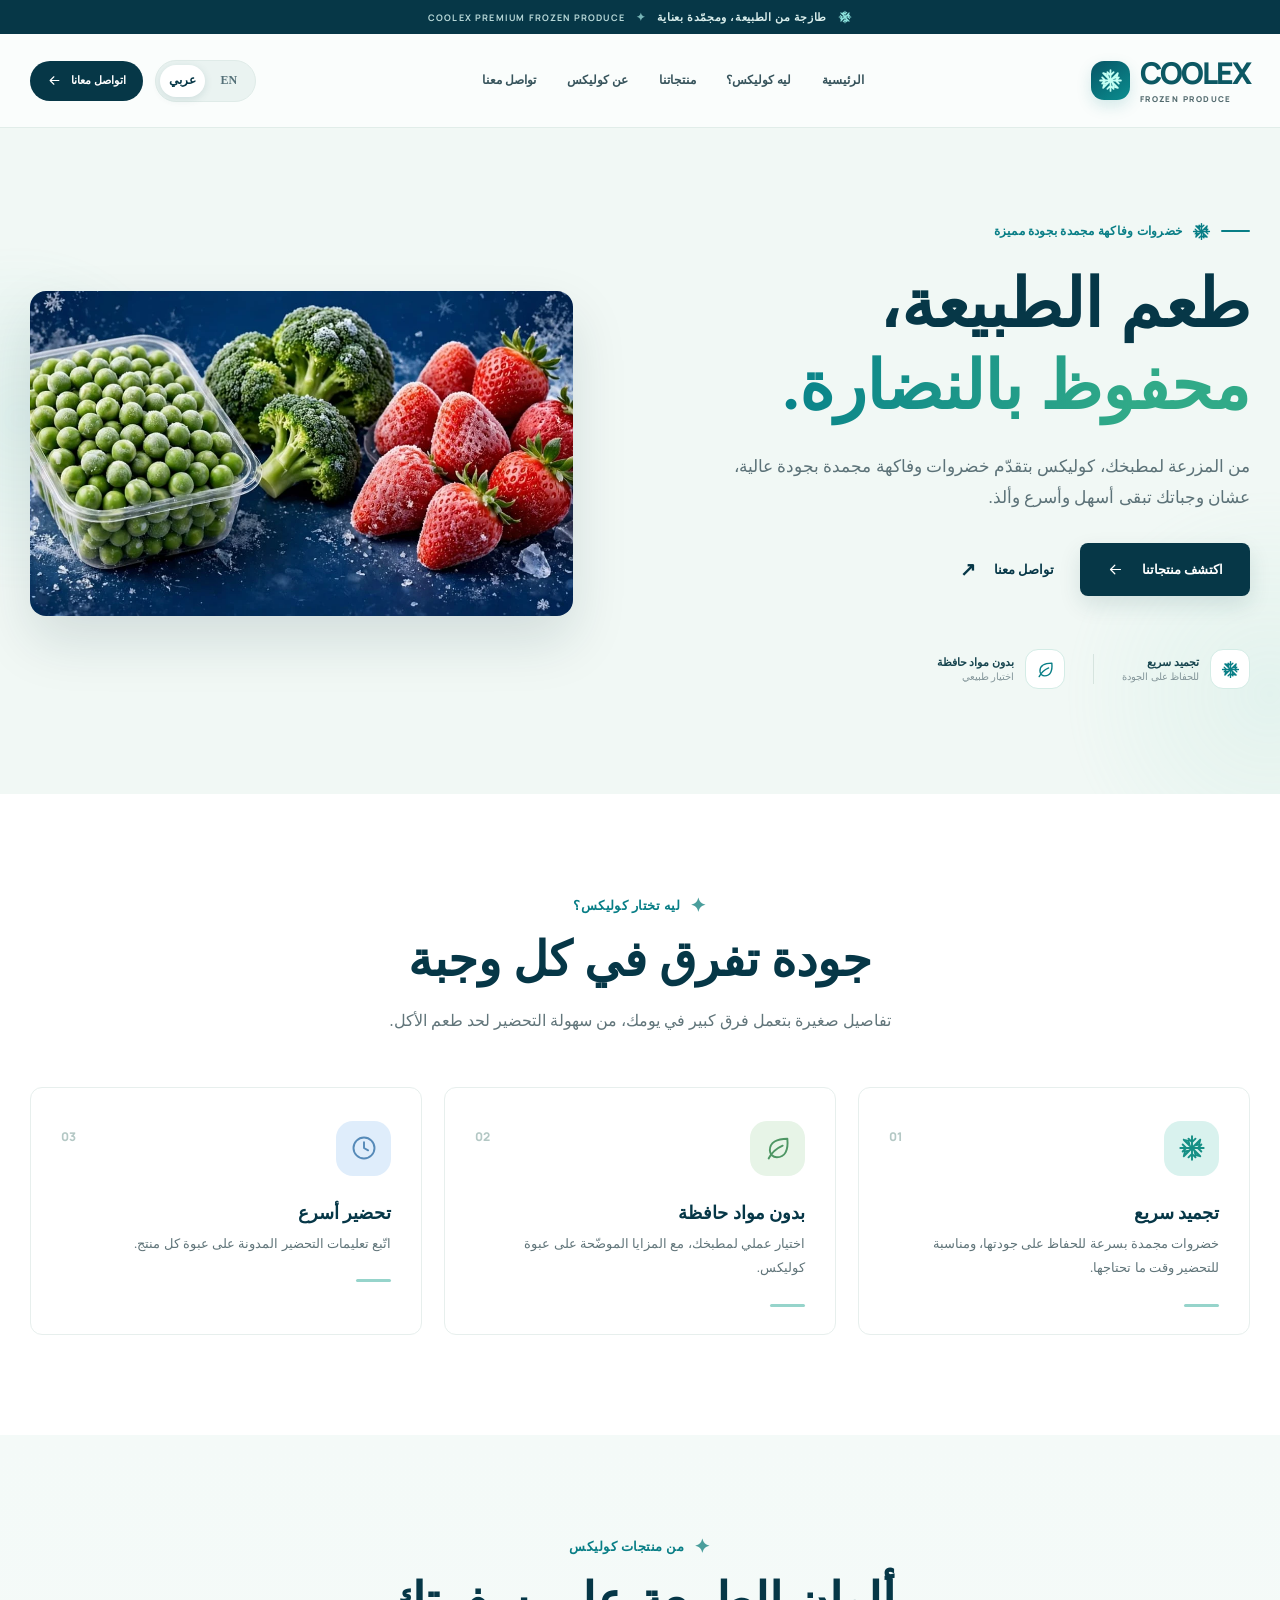
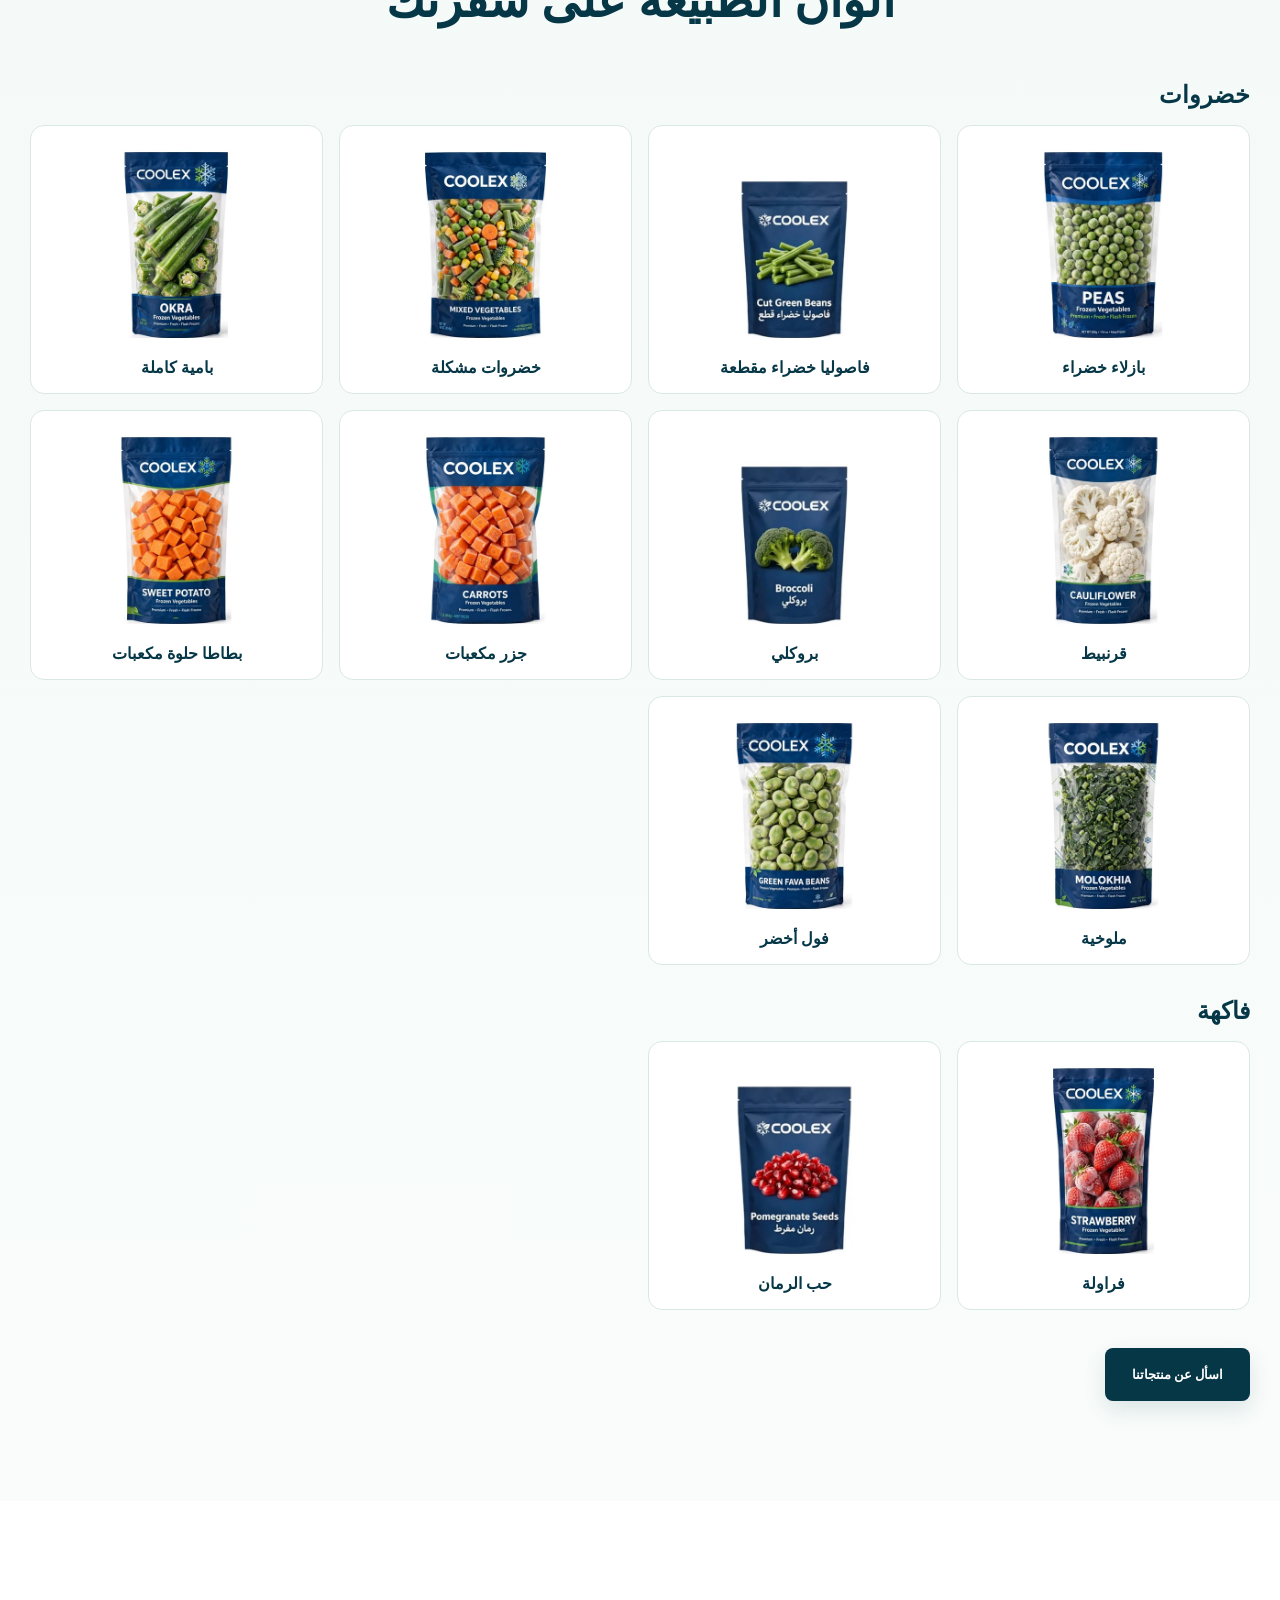
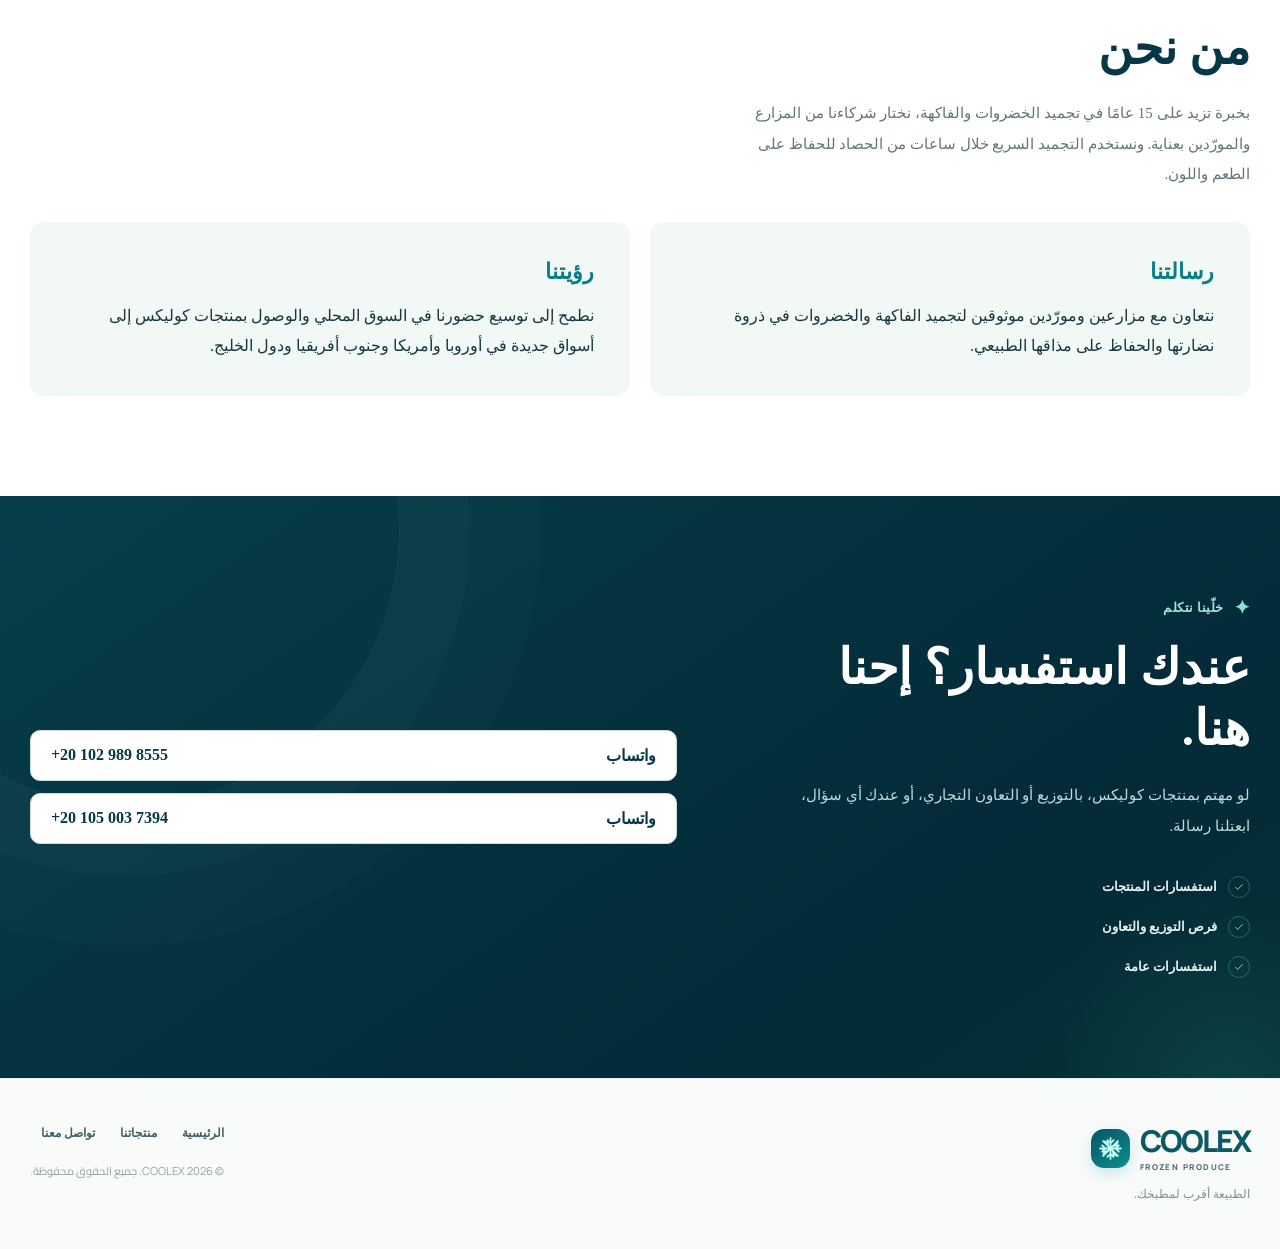
==== commit e034eac5: "Add bilingual product pages and WhatsApp inquiries" ====
--- a/index.html
+++ b/index.html
@@ -115,21 +115,21 @@
         <div class="catalog">
         <h3 data-i18n="groupVegetables">خضروات</h3>
         <ul class="range-grid">
-                  <li><img src="assets/products/peas.webp" width="360" height="450" loading="lazy" alt=""><span data-i18n="peas">بازلاء خضراء</span></li>
-                  <li><img src="assets/products/green-beans.webp" width="360" height="450" loading="lazy" alt=""><span data-i18n="green-beans">فاصوليا خضراء مقطعة</span></li>
-                  <li><img src="assets/products/mixed.webp" width="360" height="450" loading="lazy" alt=""><span data-i18n="mixed">خضروات مشكلة</span></li>
-                  <li><img src="assets/products/okra.webp" width="360" height="450" loading="lazy" alt=""><span data-i18n="okra">بامية كاملة</span></li>
-                  <li><img src="assets/products/cauliflower.webp" width="360" height="450" loading="lazy" alt=""><span data-i18n="cauliflower">قرنبيط</span></li>
-                  <li><img src="assets/products/broccoli.webp" width="360" height="450" loading="lazy" alt=""><span data-i18n="broccoli">بروكلي</span></li>
-                  <li><img src="assets/products/carrots.webp" width="360" height="450" loading="lazy" alt=""><span data-i18n="carrots">جزر مكعبات</span></li>
-                  <li><img src="assets/products/sweet-potato.webp" width="360" height="450" loading="lazy" alt=""><span data-i18n="sweet-potato">بطاطا حلوة مكعبات</span></li>
-                  <li><img src="assets/products/molokhia.webp" width="360" height="450" loading="lazy" alt=""><span data-i18n="molokhia">ملوخية</span></li>
-                  <li><img src="assets/products/fava.webp" width="360" height="450" loading="lazy" alt=""><span data-i18n="fava">فول أخضر</span></li>
+                  <li><a href="products/peas/"><img src="assets/products/peas.webp" width="360" height="450" loading="lazy" alt=""><span data-i18n="peas">بازلاء خضراء</span></a></li>
+                  <li><a href="products/green-beans/"><img src="assets/products/green-beans.webp" width="360" height="450" loading="lazy" alt=""><span data-i18n="green-beans">فاصوليا خضراء مقطعة</span></a></li>
+                  <li><a href="products/mixed/"><img src="assets/products/mixed.webp" width="360" height="450" loading="lazy" alt=""><span data-i18n="mixed">خضروات مشكلة</span></a></li>
+                  <li><a href="products/okra/"><img src="assets/products/okra.webp" width="360" height="450" loading="lazy" alt=""><span data-i18n="okra">بامية كاملة</span></a></li>
+                  <li><a href="products/cauliflower/"><img src="assets/products/cauliflower.webp" width="360" height="450" loading="lazy" alt=""><span data-i18n="cauliflower">قرنبيط</span></a></li>
+                  <li><a href="products/broccoli/"><img src="assets/products/broccoli.webp" width="360" height="450" loading="lazy" alt=""><span data-i18n="broccoli">بروكلي</span></a></li>
+                  <li><a href="products/carrots/"><img src="assets/products/carrots.webp" width="360" height="450" loading="lazy" alt=""><span data-i18n="carrots">جزر مكعبات</span></a></li>
+                  <li><a href="products/sweet-potato/"><img src="assets/products/sweet-potato.webp" width="360" height="450" loading="lazy" alt=""><span data-i18n="sweet-potato">بطاطا حلوة مكعبات</span></a></li>
+                  <li><a href="products/molokhia/"><img src="assets/products/molokhia.webp" width="360" height="450" loading="lazy" alt=""><span data-i18n="molokhia">ملوخية</span></a></li>
+                  <li><a href="products/fava/"><img src="assets/products/fava.webp" width="360" height="450" loading="lazy" alt=""><span data-i18n="fava">فول أخضر</span></a></li>
                 </ul>
         <h3 data-i18n="groupFruit">فاكهة</h3>
         <ul class="range-grid">
-                  <li><img src="assets/products/strawberries.webp" width="360" height="450" loading="lazy" alt=""><span data-i18n="strawberries">فراولة</span></li>
-                  <li><img src="assets/products/pomegranate.webp" width="360" height="450" loading="lazy" alt=""><span data-i18n="pomegranate">حب الرمان</span></li>
+                  <li><a href="products/strawberries/"><img src="assets/products/strawberries.webp" width="360" height="450" loading="lazy" alt=""><span data-i18n="strawberries">فراولة</span></a></li>
+                  <li><a href="products/pomegranate/"><img src="assets/products/pomegranate.webp" width="360" height="450" loading="lazy" alt=""><span data-i18n="pomegranate">حب الرمان</span></a></li>
                 </ul>
         <a class="btn btn-primary" href="#contact"><span data-i18n="rangeCta">اسأل عن منتجاتنا</span></a>
         </div>
@@ -151,17 +151,10 @@
           <h2 data-i18n="contactTitle">عندك استفسار؟ إحنا هنا.</h2>
           <p data-i18n="contactDesc">لو مهتم بمنتجات كوليكس، بالتوزيع أو التعاون التجاري، أو عندك أي سؤال، ابعتلنا رسالة.</p>
           <div class="contact-points"><span><svg class="icon"><use href="#i-check"></use></svg><span data-i18n="contactPoint1">استفسارات المنتجات</span></span><span><svg class="icon"><use href="#i-check"></use></svg><span data-i18n="contactPoint2">فرص التوزيع والتعاون</span></span><span><svg class="icon"><use href="#i-check"></use></svg><span data-i18n="contactPoint3">استفسارات عامة</span></span></div>
-          <div class="contact-direct contact-options" id="contact-direct">
-            <div class="contact-option"><svg class="icon"><use href="#i-mail"></use></svg><span><strong data-i18n="contactEmail">البريد الإلكتروني</strong><small>hello@coolex.example</small></span></div>
-            <div class="contact-option"><svg class="icon"><use href="#i-message"></use></svg><span><strong data-i18n="whatsapp">واتساب</strong><small>+20 ••• ••• ••••</small></span></div>
-          </div>
-          <p class="contact-demo" data-i18n="contactDemo">بيانات التواصل للعرض فقط، وسيتم تحديثها قبل استقبال الرسائل.</p>
         </div>
-        <div class="contact-form-card contact-info-card reveal">
-          <div class="form-heading"><div class="form-icon"><svg class="icon"><use href="#i-sparkles"></use></svg></div><div><h3 data-i18n="contactCardTitle">خلّينا نبدأ حوار</h3><p data-i18n="contactCardSubtitle">للمنتجات، التوزيع، وفرص التعاون.</p></div></div>
-          <p data-i18n="contactCardBody">تواصل معنا عبر البريد أو واتساب بعد إضافة بيانات التواصل الرسمية. يسعدنا نسمع منك.</p>
-          <div class="contact-card-rule"></div>
-          <span class="contact-card-signoff">COOLEX <span>✦</span> FRESHNESS, PRESERVED.</span>
+        <div class="contact-options wa-options">
+<a class="wa-link" data-whatsapp="201029898555" href="https://wa.me/201029898555"><span data-i18n="whatsapp">واتساب</span> <bdi dir="ltr">+20 102 989 8555</bdi></a>
+<a class="wa-link" data-whatsapp="201050037394" href="https://wa.me/201050037394"><span data-i18n="whatsapp">واتساب</span> <bdi dir="ltr">+20 105 003 7394</bdi></a>
         </div>
       </div>
     </section>
--- a/styles.css
+++ b/styles.css
@@ -48,3 +48,23 @@
   .range-grid { grid-template-columns: repeat(2,minmax(0,1fr)); gap: 10px; }
   .values { grid-template-columns: 1fr; }
 }
+
+.range-grid li { padding: 0; }
+.range-grid li > a { display: grid; justify-items: center; width: 100%; height: 100%; padding: 16px 10px; border-radius: inherit; }
+.range-grid li > a:hover { color: var(--teal); background: #f5faf8; }
+.wa-options { display: grid; gap: 12px; align-content: center; }
+.wa-link { display: flex; align-items: center; justify-content: space-between; flex-wrap: wrap; gap: 10px; background: white; border: 1px solid #ccded8; border-radius: 10px; color: var(--navy); padding: 15px 20px; font-weight: 700; }
+.wa-link:hover { background: #ebf6f1; }
+.detail { padding-block: clamp(32px,6vw,80px); }
+.detail > a { color: var(--teal); text-decoration: underline; }
+.detail-grid { margin-top: 24px; display: grid; grid-template-columns: 1fr 1.2fr; gap: clamp(24px,6vw,80px); align-items: center; }
+.detail-grid > img { justify-self: center; width: min(100%,360px); height: auto; border-radius: 16px; }
+.detail h1 { font-size: clamp(32px,5vw,60px); line-height: 1.25; margin: 0; }
+.detail h2 { font-size: 1.2rem; margin-bottom: 0; }
+.detail p { line-height: 1.85; margin-top: 8px; }
+.detail summary { cursor: pointer; color: white; background: var(--navy); padding: 14px 20px; border-radius: 8px; font-weight: 700; }
+.detail .wa-options { margin-top: 10px; }
+@media(max-width:760px) {
+  .detail-grid { grid-template-columns: 1fr; }
+  .detail-grid > img { max-width: 200px; }
+}
